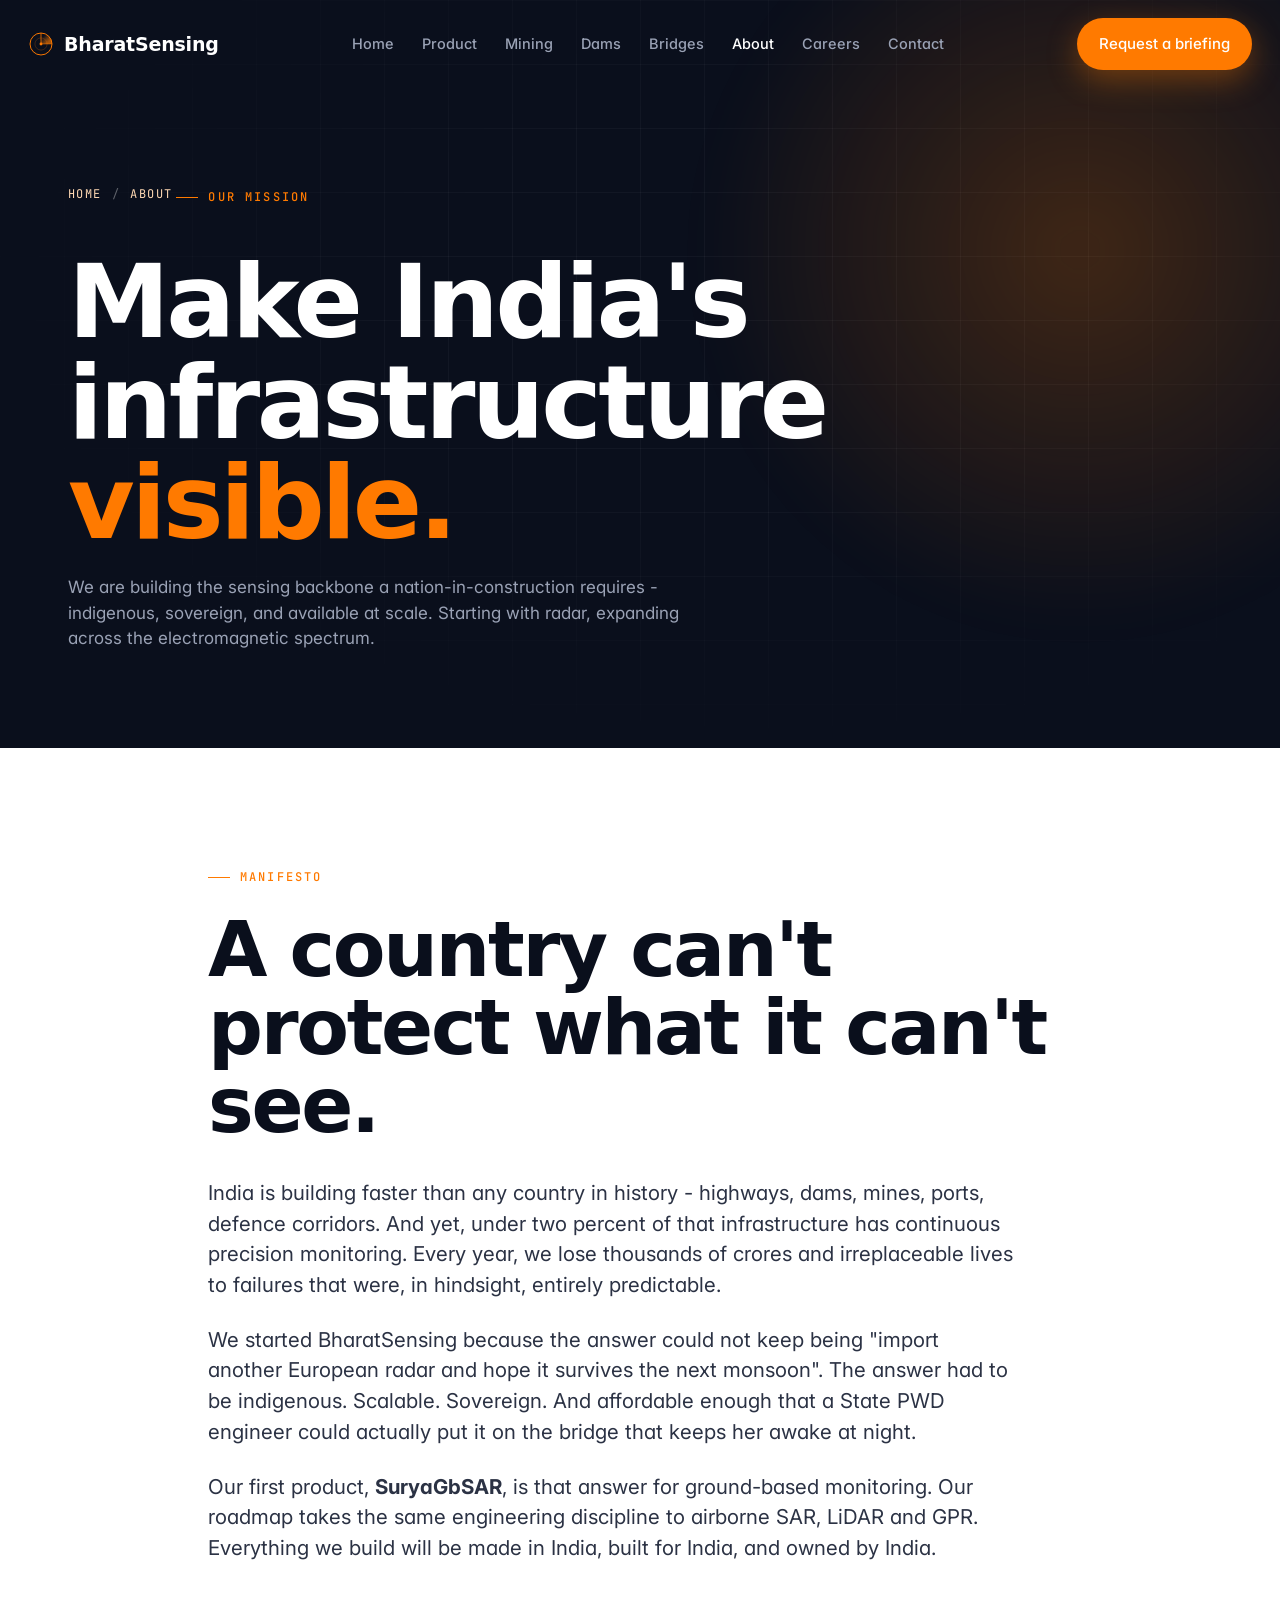
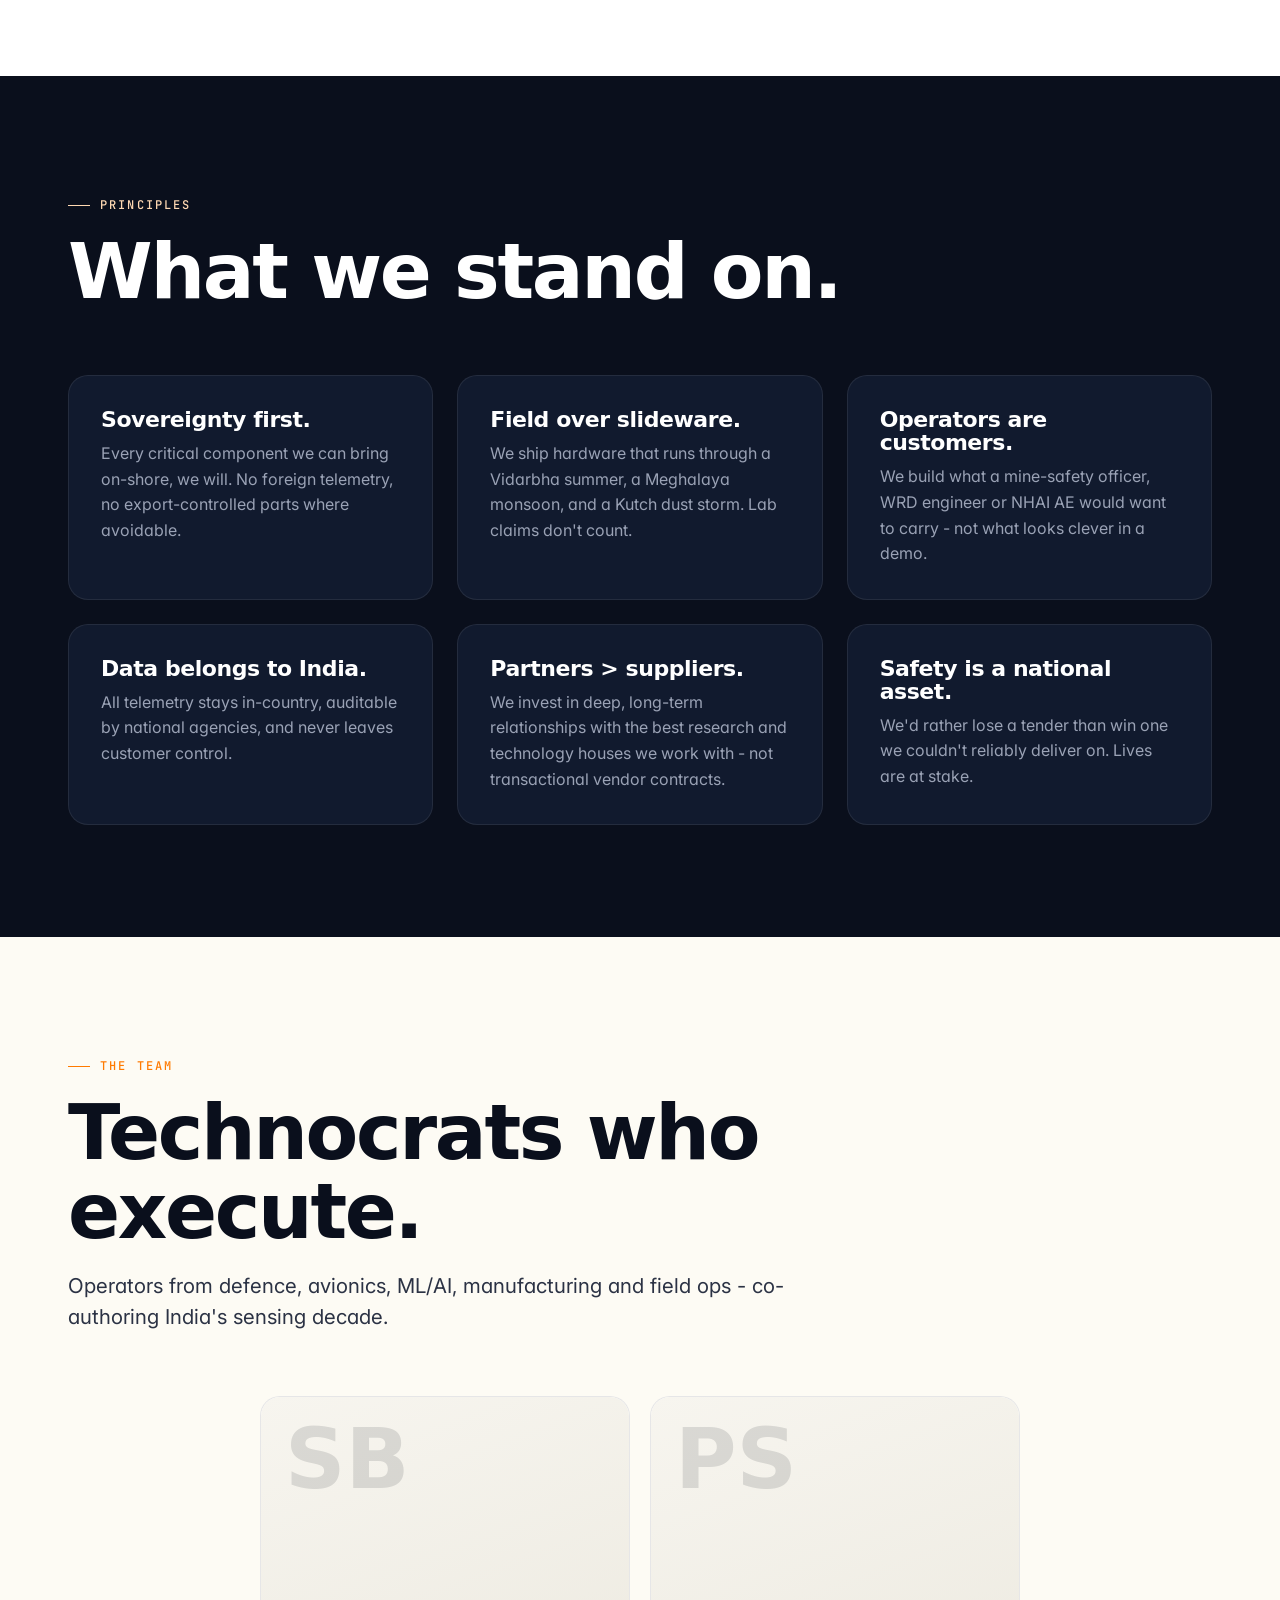
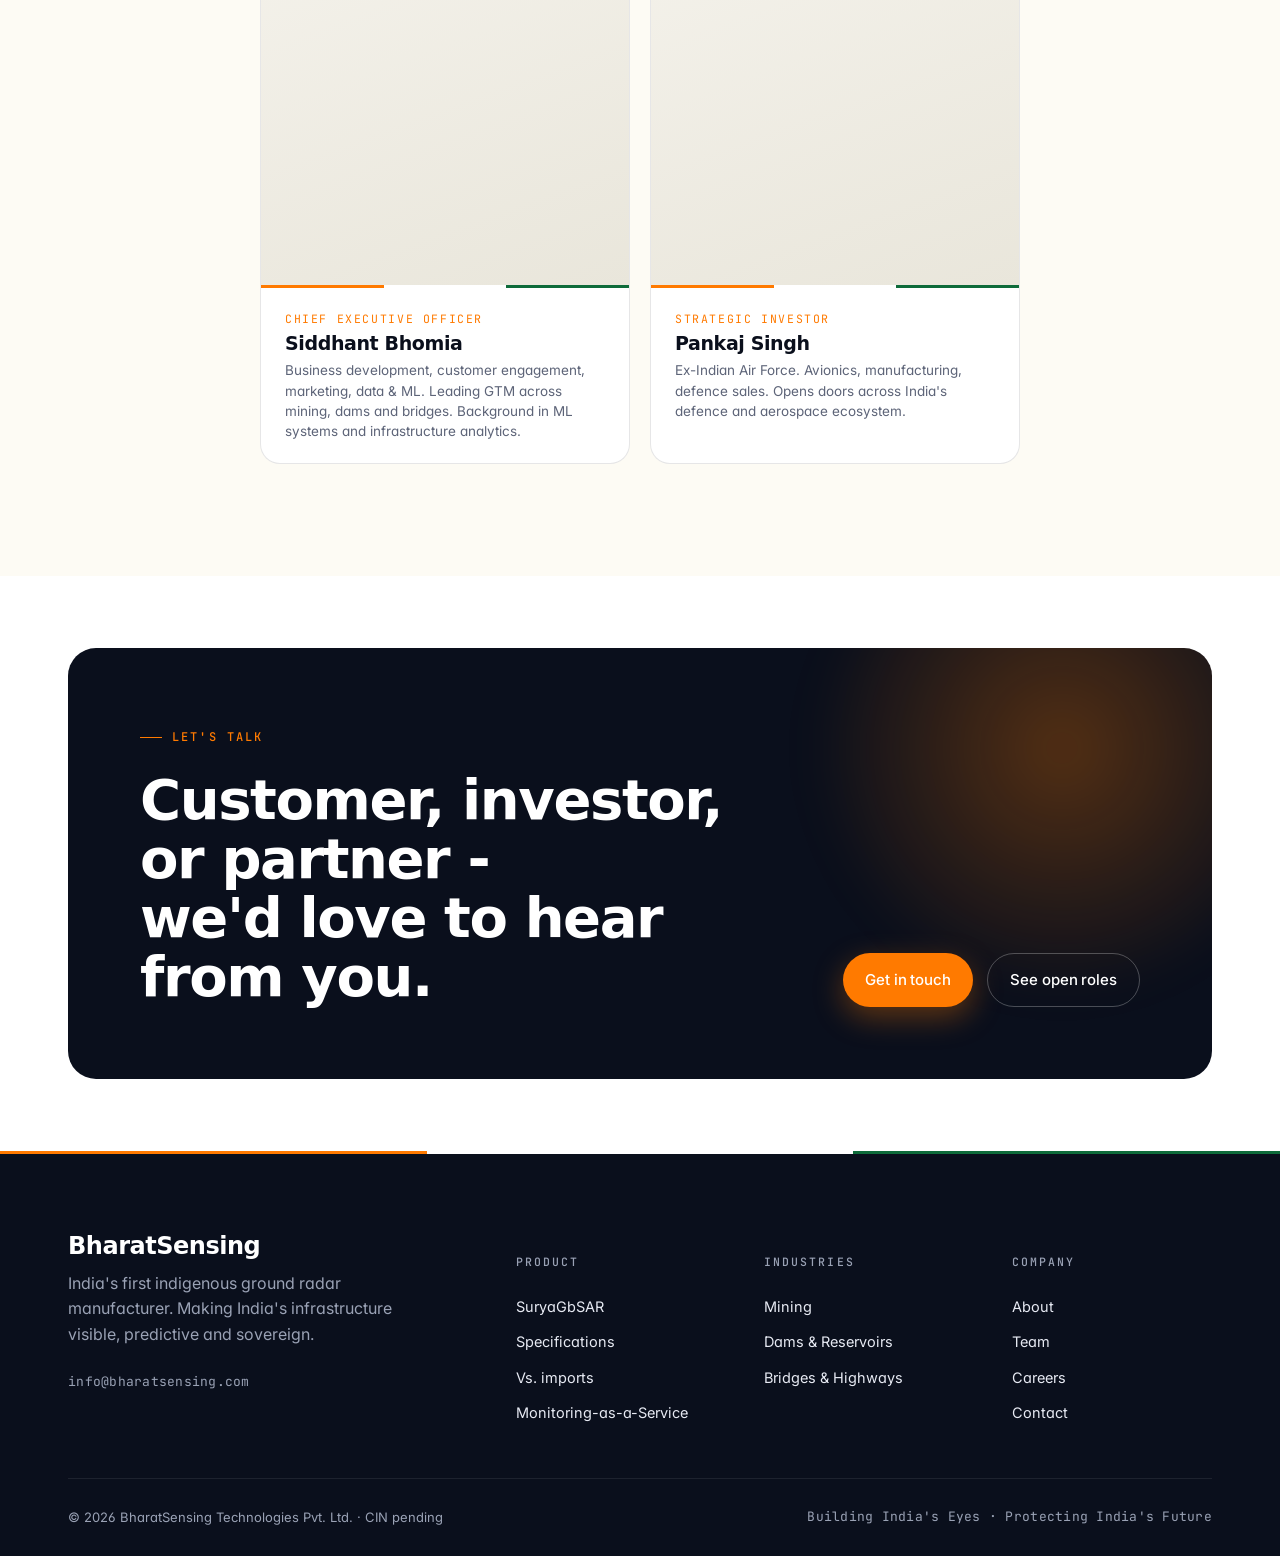
==== about.html @ a4c24f5b "updated landing page and contact page with new content and design. Added new pages for about, career" ====
<!doctype html>
<html lang="en">
<head>
<meta charset="utf-8" />
<meta name="viewport" content="width=device-width,initial-scale=1" />
<title>About - BharatSensing</title>
<meta name="description" content="BharatSensing is India's first indigenous ground radar manufacturer. Our mission: make India's infrastructure visible, predictive and sovereign." />
<link rel="preconnect" href="https://fonts.googleapis.com"><link rel="preconnect" href="https://fonts.gstatic.com" crossorigin>
<link href="https://fonts.googleapis.com/css2?family=Inter:wght@300;400;500;600;700&family=JetBrains+Mono:wght@400;500&display=swap" rel="stylesheet">
<link href="https://api.fontshare.com/v2/css?f[]=clash-display@500,600,700&display=swap" rel="stylesheet">
<link rel="stylesheet" href="styles.css" />
<link rel="icon" type="image/svg+xml" href="data:image/svg+xml;utf8,<svg xmlns='http://www.w3.org/2000/svg' viewBox='0 0 24 24'><circle cx='12' cy='12' r='10' fill='none' stroke='%23FF7A00' stroke-width='2'/><circle cx='12' cy='12' r='2' fill='%23FF7A00'/></svg>" />
</head>
<body>

<header class="nav nav-dark">
 <div class="nav-inner">
 <a class="nav-logo" href="index.html"><svg class="chakra" viewBox="0 0 64 64" fill="none" aria-hidden="true">
 <defs><linearGradient id="bs-nav-sweep" x1="50%" y1="0%" x2="100%" y2="50%"><stop offset="0%" stop-color="#FF7A00" stop-opacity="0"/><stop offset="100%" stop-color="#FF7A00" stop-opacity="0.65"/></linearGradient></defs>
 <circle cx="32" cy="32" r="27" stroke="#FF7A00" stroke-width="2.4"/>
 <circle cx="32" cy="32" r="15" stroke="#FF7A00" stroke-width="1.2" stroke-opacity="0.45"/>
 <path d="M32 32 L32 5 A27 27 0 0 1 59 32 Z" fill="url(#bs-nav-sweep)"/>
 <line x1="32" y1="32" x2="32" y2="5" stroke="#FF7A00" stroke-width="2"/>
 <line x1="32" y1="32" x2="59" y2="32" stroke="#FF7A00" stroke-width="2" stroke-opacity="0.55"/>
 <circle cx="32" cy="32" r="3.6" fill="#FF7A00"/>
 </svg>BharatSensing</a>
 <nav class="nav-menu">
 <a href="index.html">Home</a><a href="product.html">Product</a>
 <a href="mining.html">Mining</a><a href="dams.html">Dams</a><a href="bridges.html">Bridges</a>
 <a href="about.html" class="active">About</a><a href="careers.html">Careers</a>
 <a href="contact.html">Contact</a>
 </nav>
 <div class="nav-cta">
 <a href="contact.html" class="btn btn-primary">Request a briefing</a>
 <button class="nav-toggle"><svg width="18" height="18" viewBox="0 0 24 24" fill="none" stroke="currentColor" stroke-width="2"><line x1="3" y1="7" x2="21" y2="7"/><line x1="3" y1="12" x2="21" y2="12"/><line x1="3" y1="17" x2="21" y2="17"/></svg></button>
 </div>
 </div>
</header>

<section class="page-hero">
 <div class="hero-bg"><div class="hero-grid"></div><div class="hero-glow"></div></div>
 <div class="container">
 <div class="breadcrumb"><a href="index.html">Home</a><span class="sep">/</span><span>About</span></div>
 <span class="eyebrow">Our Mission</span>
 <h1 class="display-xl mt-24">Make India's<br/>infrastructure <span style="color:var(--saffron)">visible.</span></h1>
 <p class="lede">We are building the sensing backbone a nation-in-construction requires -
 indigenous, sovereign, and available at scale. Starting with radar, expanding across the
 electromagnetic spectrum.</p>
 </div>
</section>

<!-- MANIFESTO -->
<section class="section">
 <div class="container" style="max-width:920px;margin:0 auto">
 <div class="reveal">
 <span class="eyebrow">Manifesto</span>
 <h2 class="display-lg mt-24">A country can't protect what it can't see.</h2>
 <p class="lede mt-32">India is building faster than any country in history - highways, dams,
 mines, ports, defence corridors. And yet, under two percent of that infrastructure has
 continuous precision monitoring. Every year, we lose thousands of crores and irreplaceable
 lives to failures that were, in hindsight, entirely predictable.</p>
 <p class="lede mt-24">We started BharatSensing because the answer could not keep being
 "import another European radar and hope it survives the next monsoon". The answer had
 to be indigenous. Scalable. Sovereign. And affordable enough that a State PWD engineer
 could actually put it on the bridge that keeps her awake at night.</p>
 <p class="lede mt-24">Our first product, <strong>SuryaGbSAR</strong>, is that answer for
 ground-based monitoring. Our roadmap takes the same engineering discipline to airborne
 SAR, LiDAR and GPR. Everything we build will be made in India, built for India, and
 owned by India.</p>
 </div>
 </div>
</section>

<!-- VALUES -->
<section class="section section-dark">
 <div class="container">
 <div class="section-header reveal">
 <span class="eyebrow">Principles</span>
 <h2 class="display-lg">What we stand on.</h2>
 </div>
 <div class="grid grid-3 reveal">
 <article class="card card-dark"><h3>Sovereignty first.</h3><p>Every critical component we can bring on-shore, we will. No foreign telemetry, no export-controlled parts where avoidable.</p></article>
 <article class="card card-dark"><h3>Field over slideware.</h3><p>We ship hardware that runs through a Vidarbha summer, a Meghalaya monsoon, and a Kutch dust storm. Lab claims don't count.</p></article>
 <article class="card card-dark"><h3>Operators are customers.</h3><p>We build what a mine-safety officer, WRD engineer or NHAI AE would want to carry - not what looks clever in a demo.</p></article>
 <article class="card card-dark"><h3>Data belongs to India.</h3><p>All telemetry stays in-country, auditable by national agencies, and never leaves customer control.</p></article>
 <article class="card card-dark"><h3>Partners &gt; suppliers.</h3><p>We invest in deep, long-term relationships with the best research and technology houses we work with - not transactional vendor contracts.</p></article>
 <article class="card card-dark"><h3>Safety is a national asset.</h3><p>We'd rather lose a tender than win one we couldn't reliably deliver on. Lives are at stake.</p></article>
 </div>
 </div>
</section>

<!-- TEAM -->
<section class="section section-cream" id="team">
 <div class="container">
 <div class="section-header reveal">
 <span class="eyebrow">The Team</span>
 <h2 class="display-lg">Technocrats who execute.</h2>
 <p class="lede">Operators from defence, avionics, ML/AI, manufacturing and field ops -
 co-authoring India's sensing decade.</p>
 </div>
 <div class="team-grid reveal" style="grid-template-columns:repeat(2,1fr);max-width:760px;margin:0 auto">
 <div class="team-card"><div class="portrait"><span class="initials">SB</span><div class="tricolor"><span></span><span></span><span></span></div></div><div class="meta"><div class="role">Chief Executive Officer</div><h4>Siddhant Bhomia</h4><p>Business development, customer engagement, marketing, data &amp; ML. Leading GTM across mining, dams and bridges. Background in ML systems and infrastructure analytics.</p></div></div>
 <div class="team-card"><div class="portrait"><span class="initials">PS</span><div class="tricolor"><span></span><span></span><span></span></div></div><div class="meta"><div class="role">Strategic Investor</div><h4>Pankaj Singh</h4><p>Ex-Indian Air Force. Avionics, manufacturing, defence sales. Opens doors across India's defence and aerospace ecosystem.</p></div></div>
 </div>

 </div>
</section>

<section class="section-tight">
 <div class="container">
 <div class="cta-band reveal">
 <div class="glow"></div>
 <div class="row">
 <div><span class="eyebrow">Let's talk</span><h2 class="display-md mt-24">Customer, investor, or partner -<br/>we'd love to hear from you.</h2></div>
 <div class="actions"><a href="contact.html" class="btn btn-primary">Get in touch</a><a href="careers.html" class="btn btn-outline">See open roles</a></div>
 </div>
 </div>
 </div>
</section>

<div class="tricolor"><span></span><span></span><span></span></div>
<footer>
 <div class="container">
 <div class="footer-grid">
 <div class="footer-brand"><h3>BharatSensing</h3><p>India's first indigenous ground radar manufacturer. Making India's infrastructure visible, predictive and sovereign.</p><p class="mono small mt-24" style="color:var(--fg-on-dark-muted)">info@bharatsensing.com</p></div>
 <div class="footer-col"><h5>Product</h5><a href="product.html">SuryaGbSAR</a><a href="product.html#specs">Specifications</a><a href="product.html#compare">Vs. imports</a><a href="product.html#maas">Monitoring-as-a-Service</a></div>
 <div class="footer-col"><h5>Industries</h5><a href="mining.html">Mining</a><a href="dams.html">Dams &amp; Reservoirs</a><a href="bridges.html">Bridges &amp; Highways</a></div>
 <div class="footer-col"><h5>Company</h5><a href="about.html">About</a><a href="about.html#team">Team</a><a href="careers.html">Careers</a><a href="contact.html">Contact</a></div>
 </div>
 <div class="footer-bottom"><span>© <span id="year">2026</span> BharatSensing Technologies Pvt. Ltd. · CIN pending</span><span class="mono">Building India's Eyes · Protecting India's Future</span></div>
 </div>
</footer>
<script src="app.js"></script>
</body></html>
---- styles.css ----
/* =========================================================
   BharatSensing — Design System
   Palette: Bold Make-in-India (Saffron / White / Green)
   anchored on deep navy ink for gravitas and tech credibility
   ========================================================= */

:root {
  /* Core ink & paper */
  --ink:        #0A0F1C;
  --ink-2:      #111A2E;
  --ink-3:      #1A2540;
  --line:       rgba(255,255,255,0.08);
  --line-dark:  rgba(10,15,28,0.10);
  --paper:      #FFFFFF;
  --bone:       #F7F5EF;
  --cream:      #FDFBF4;

  /* Tricolor */
  --saffron:      #FF7A00;
  --saffron-600:  #E86A00;
  --saffron-200:  #FFD9B3;
  --saffron-50:   #FFF4E8;
  --india-green:  #0E6B3A;
  --india-green-600: #0A5B31;
  --india-green-50: #E8F3EC;
  --chakra-navy:  #0B2C5C;

  /* Text */
  --fg:         #0A0F1C;
  --fg-2:       #2B3244;
  --fg-muted:   #5D6478;
  --fg-on-dark: #E7EAF3;
  --fg-on-dark-muted: #9AA2B5;

  /* Motion */
  --ease: cubic-bezier(0.2, 0.8, 0.2, 1);
  --dur-1: 180ms;
  --dur-2: 420ms;
  --dur-3: 900ms;

  /* Radii & shadow */
  --r-sm: 6px;
  --r-md: 12px;
  --r-lg: 20px;
  --r-xl: 28px;
  --shadow-sm: 0 1px 2px rgba(10,15,28,0.06);
  --shadow-md: 0 8px 30px rgba(10,15,28,0.08);
  --shadow-lg: 0 24px 60px rgba(10,15,28,0.14);

  /* Type */
  --font-display: "Clash Display", "Space Grotesk", ui-sans-serif, system-ui, sans-serif;
  --font-body: "Inter", ui-sans-serif, system-ui, -apple-system, "Segoe UI", Roboto, sans-serif;
  --font-mono: "JetBrains Mono", ui-monospace, SFMono-Regular, Menlo, monospace;
}

/* ---------- Reset ---------- */
*,*::before,*::after{box-sizing:border-box}
html{scroll-behavior:smooth;-webkit-text-size-adjust:100%}
body{margin:0;background:var(--paper);color:var(--fg);
  font-family:var(--font-body);font-size:16px;line-height:1.6;
  -webkit-font-smoothing:antialiased;text-rendering:optimizeLegibility;
  font-feature-settings:"ss01","cv11","cv03";}
img,svg{display:block;max-width:100%}
a{color:inherit;text-decoration:none}
button{font:inherit;cursor:pointer;border:0;background:none;color:inherit}
h1,h2,h3,h4{font-family:var(--font-display);font-weight:600;letter-spacing:-0.02em;line-height:1.05;margin:0}
p{margin:0}
::selection{background:var(--saffron);color:#fff}

/* ---------- Layout primitives ---------- */
.container{max-width:1200px;margin:0 auto;padding:0 28px}
.container-wide{max-width:1360px;margin:0 auto;padding:0 28px}
.section{padding:112px 0}
.section-tight{padding:72px 0}
.section-dark{background:var(--ink);color:var(--fg-on-dark)}
.section-dark h1,.section-dark h2,.section-dark h3,.section-dark h4{color:#fff}
.section-dark p{color:var(--fg-on-dark-muted)}
.section-cream{background:var(--cream)}
.section-bone{background:var(--bone)}

.grid{display:grid;gap:24px}
.grid-2{grid-template-columns:repeat(2,1fr)}
.grid-3{grid-template-columns:repeat(3,1fr)}
.grid-4{grid-template-columns:repeat(4,1fr)}
@media (max-width:960px){
  .grid-2,.grid-3,.grid-4{grid-template-columns:1fr}
  .section{padding:80px 0}
}

/* ---------- Type scale ---------- */
.display-xl{font-family:var(--font-display);font-weight:600;font-size:clamp(48px,8vw,112px);line-height:0.98;letter-spacing:-0.035em}
.display-lg{font-family:var(--font-display);font-weight:600;font-size:clamp(40px,6vw,80px);line-height:1.02;letter-spacing:-0.03em}
.display-md{font-family:var(--font-display);font-weight:600;font-size:clamp(32px,4.6vw,56px);line-height:1.05;letter-spacing:-0.025em}
.display-sm{font-family:var(--font-display);font-weight:600;font-size:clamp(26px,3vw,40px);line-height:1.1;letter-spacing:-0.02em}
.lede{font-size:clamp(18px,1.6vw,22px);line-height:1.5;color:var(--fg-2);max-width:62ch}
.section-dark .lede{color:var(--fg-on-dark-muted)}
.eyebrow{display:inline-flex;align-items:center;gap:10px;font-family:var(--font-mono);font-size:12px;letter-spacing:0.18em;text-transform:uppercase;color:var(--saffron);font-weight:500}
.eyebrow::before{content:"";width:22px;height:1px;background:var(--saffron)}
.section-dark .eyebrow{color:var(--saffron-200)}
.section-dark .eyebrow::before{background:var(--saffron-200)}
.mono{font-family:var(--font-mono);letter-spacing:0.02em}
.small{font-size:13px;color:var(--fg-muted)}

/* ---------- Buttons ---------- */
.btn{display:inline-flex;align-items:center;gap:10px;padding:14px 22px;border-radius:999px;font-weight:500;
  font-size:15px;letter-spacing:-0.005em;transition:transform var(--dur-1) var(--ease),background var(--dur-1),box-shadow var(--dur-1);white-space:nowrap}
.btn:hover{transform:translateY(-1px)}
.btn-primary{background:var(--saffron);color:#fff;box-shadow:0 10px 30px rgba(255,122,0,0.35)}
.btn-primary:hover{background:var(--saffron-600)}
.btn-secondary{background:var(--ink);color:#fff}
.btn-secondary:hover{background:#000}
.btn-outline{border:1px solid rgba(10,15,28,0.18);color:var(--ink)}
.btn-outline:hover{background:var(--ink);color:#fff;border-color:var(--ink)}
.section-dark .btn-outline,
.hero .btn-outline,
.page-hero .btn-outline,
.cta-band .btn-outline{border-color:rgba(255,255,255,0.26);color:#fff}
.section-dark .btn-outline:hover,
.hero .btn-outline:hover,
.page-hero .btn-outline:hover,
.cta-band .btn-outline:hover{background:#fff;color:var(--ink);border-color:#fff}
.btn-ghost{color:var(--fg);padding:10px 0}
.btn-ghost::after{content:"→";margin-left:8px;transition:transform var(--dur-1)}
.btn-ghost:hover::after{transform:translateX(4px)}

/* ---------- Navigation ---------- */
.nav{position:fixed;top:0;left:0;right:0;z-index:50;
  transition:background var(--dur-2) var(--ease),border-color var(--dur-2),backdrop-filter var(--dur-2);
  border-bottom:1px solid transparent}
.nav-inner{display:flex;align-items:center;justify-content:space-between;padding:18px 28px;max-width:1360px;margin:0 auto}
.nav.scrolled{background:rgba(255,255,255,0.85);backdrop-filter:saturate(180%) blur(14px);border-bottom-color:var(--line-dark)}
.nav.scrolled.nav-dark{background:rgba(10,15,28,0.78);border-bottom-color:rgba(255,255,255,0.06)}
.nav-logo{display:flex;align-items:center;gap:10px;font-family:var(--font-display);font-weight:600;font-size:19px;letter-spacing:-0.01em;color:var(--ink)}
.nav-dark .nav-logo{color:#fff}
.nav-logo .chakra{width:26px;height:26px}
.nav-menu{display:flex;align-items:center;gap:28px}
.nav-menu a{font-size:14.5px;color:var(--fg-2);font-weight:500;position:relative;padding:6px 0}
.nav-menu a:hover{color:var(--saffron)}
.nav-menu a.active{color:var(--saffron)}
.nav-dark .nav-menu a{color:var(--fg-on-dark-muted)}
.nav-dark .nav-menu a:hover,.nav-dark .nav-menu a.active{color:#fff}
.nav-cta{display:flex;align-items:center;gap:12px}
.nav-toggle{display:none}
@media (max-width:900px){
  .nav-menu{display:none}
  .nav-cta .btn{padding:10px 16px;font-size:13px}
  .nav-toggle{display:inline-flex;margin-left:6px;padding:10px;border-radius:8px;border:1px solid var(--line-dark)}
  .nav-dark .nav-toggle{border-color:rgba(255,255,255,0.15)}
  .nav-menu.open{display:flex;flex-direction:column;position:absolute;top:100%;left:0;right:0;background:#fff;padding:20px 28px;gap:16px;border-bottom:1px solid var(--line-dark);align-items:flex-start}
}

/* ---------- Tricolor ribbon ---------- */
.tricolor{height:3px;display:flex}
.tricolor span{flex:1}
.tricolor span:nth-child(1){background:var(--saffron)}
.tricolor span:nth-child(2){background:#fff}
.tricolor span:nth-child(3){background:var(--india-green)}
.tricolor-thin{height:2px}

/* ---------- Hero ---------- */
.hero{position:relative;background:var(--ink);color:#fff;overflow:hidden;isolation:isolate;padding:120px 0 64px;min-height:100svh;display:flex;align-items:center}
@media (min-height:900px){.hero{padding:140px 0 80px}}
.hero-bg{position:absolute;inset:0;z-index:-1;overflow:hidden}
.hero-grid{position:absolute;inset:0;
  background-image:
    linear-gradient(rgba(255,255,255,0.035) 1px,transparent 1px),
    linear-gradient(90deg,rgba(255,255,255,0.035) 1px,transparent 1px);
  background-size:64px 64px;
  mask-image:radial-gradient(ellipse at 60% 40%,#000 30%,transparent 75%)}
.hero-glow{position:absolute;width:900px;height:900px;border-radius:50%;
  background:radial-gradient(circle,rgba(255,122,0,0.22),transparent 60%);
  top:-200px;right:-250px;filter:blur(20px)}
.hero-glow-2{position:absolute;width:700px;height:700px;border-radius:50%;
  background:radial-gradient(circle,rgba(14,107,58,0.16),transparent 60%);
  bottom:-200px;left:-150px;filter:blur(20px)}
.hero-content{position:relative;z-index:2;display:grid;grid-template-columns:1.3fr 1fr;gap:56px;align-items:center;width:100%}
@media (max-width:960px){.hero-content{grid-template-columns:1fr;gap:32px}.hero{padding:110px 0 48px;min-height:auto}}
.hero h1 .saffron{color:var(--saffron)}
.hero h1 .accent-underline{position:relative;white-space:nowrap}
.hero h1 .accent-underline::after{content:"";position:absolute;left:0;right:0;bottom:-6px;height:4px;background:var(--saffron);border-radius:4px}
.hero h1.display-xl{font-size:clamp(40px,6.4vw,88px)}
.hero-lede{margin-top:22px;color:var(--fg-on-dark-muted);max-width:58ch;font-size:clamp(16px,1.2vw,18.5px);line-height:1.55}
.hero-cta{display:flex;gap:12px;margin-top:30px;flex-wrap:wrap}
.hero-badges{display:flex;gap:10px;margin-top:32px;flex-wrap:wrap;align-items:center}
@media (max-width:600px){.hero-badges{display:none}}
.hero-badge{display:inline-flex;align-items:center;gap:8px;padding:8px 14px;border-radius:999px;
  background:rgba(255,255,255,0.04);border:1px solid rgba(255,255,255,0.10);
  font-size:12.5px;color:var(--fg-on-dark-muted);font-family:var(--font-mono);letter-spacing:0.04em}
.hero-badge .dot{width:6px;height:6px;border-radius:50%;background:var(--saffron);box-shadow:0 0 8px var(--saffron)}

/* ---------- Chakra radar visual ---------- */
.chakra-radar{position:relative;aspect-ratio:1;max-width:440px;margin:0 auto;width:100%}
@media (max-width:960px){.chakra-radar{max-width:300px}}
@media (max-width:600px){.chakra-radar{display:none}}
.chakra-radar svg{width:100%;height:100%;overflow:visible}
.chakra-radar .ring{fill:none;stroke:rgba(255,255,255,0.10);stroke-width:1}
.chakra-radar .ring-accent{stroke:rgba(255,122,0,0.5)}
.chakra-radar .spoke{stroke:rgba(255,255,255,0.22);stroke-width:1}
.chakra-radar .spoke-accent{stroke:var(--saffron);stroke-width:1.5}
.chakra-radar .core{fill:var(--saffron)}
.chakra-radar .core-halo{fill:rgba(255,122,0,0.12)}
.chakra-sweep{transform-origin:center;animation:sweep 8s linear infinite}
.chakra-sweep-inplace{transform-box:fill-box;transform-origin:left bottom;animation:sweep 8s linear infinite}
@keyframes sweep{from{transform:rotate(0)}to{transform:rotate(360deg)}}
.chakra-radar .label{font-family:var(--font-mono);font-size:10px;fill:rgba(255,255,255,0.5);letter-spacing:0.12em}
.chakra-pulse{transform-origin:center;animation:pulse 2.4s ease-out infinite}
@keyframes pulse{0%{opacity:0;r:40}60%{opacity:0.4}100%{opacity:0;r:220}}

/* ---------- Stat strip ---------- */
.stats{display:grid;grid-template-columns:repeat(4,1fr);gap:0;border-top:1px solid var(--line-dark);border-bottom:1px solid var(--line-dark)}
.section-dark .stats{border-color:var(--line)}
.stat{padding:40px 28px;border-right:1px solid var(--line-dark)}
.section-dark .stat{border-right-color:var(--line)}
.stat:last-child{border-right:0}
.stat-num{font-family:var(--font-display);font-size:clamp(36px,4vw,56px);font-weight:600;letter-spacing:-0.02em;color:var(--ink)}
.section-dark .stat-num{color:#fff}
.stat-num .unit{color:var(--saffron);margin-left:2px}
.stat-label{margin-top:6px;font-size:13.5px;color:var(--fg-muted);line-height:1.4}
.section-dark .stat-label{color:var(--fg-on-dark-muted)}
@media (max-width:900px){
  .stats{grid-template-columns:1fr 1fr}
  .stat{border-right:0;border-bottom:1px solid var(--line-dark)}
  .stat:nth-child(even){border-right:1px solid var(--line-dark)}
  .section-dark .stat{border-bottom-color:var(--line)}
  .section-dark .stat:nth-child(even){border-right-color:var(--line)}
}

/* ---------- Section header ---------- */
.section-header{max-width:780px;margin-bottom:64px}
.section-header h2{margin-top:18px}
.section-header .lede{margin-top:20px}
.section-header.centered{margin-left:auto;margin-right:auto;text-align:center}
.section-header.centered .eyebrow{justify-content:center}

/* ---------- Cards ---------- */
.card{background:#fff;border:1px solid var(--line-dark);border-radius:var(--r-lg);padding:32px;
  transition:transform var(--dur-2) var(--ease),box-shadow var(--dur-2),border-color var(--dur-2)}
.card:hover{transform:translateY(-4px);box-shadow:var(--shadow-md);border-color:rgba(255,122,0,0.35)}
.card h3{font-size:22px;margin-bottom:10px}
.card p{color:var(--fg-2)}
.card-dark{background:var(--ink-2);border-color:var(--line);color:var(--fg-on-dark)}
.card-dark p{color:var(--fg-on-dark-muted)}
.card-dark:hover{border-color:rgba(255,122,0,0.5)}
.card-icon{width:44px;height:44px;border-radius:10px;background:var(--saffron-50);color:var(--saffron);
  display:flex;align-items:center;justify-content:center;margin-bottom:20px;font-size:20px}
.card-dark .card-icon{background:rgba(255,122,0,0.15);color:var(--saffron)}

/* Industry hero cards (big) */
.industry-card{position:relative;border-radius:var(--r-xl);overflow:hidden;aspect-ratio:4/5;color:#fff;
  background:#111;isolation:isolate;transition:transform var(--dur-2) var(--ease)}
.industry-card:hover{transform:translateY(-6px)}
.industry-card .bg{position:absolute;inset:0;z-index:-1}
.industry-card .body{position:absolute;inset:0;padding:32px;display:flex;flex-direction:column;justify-content:space-between;
  background:linear-gradient(180deg,transparent 0%,transparent 40%,rgba(10,15,28,0.85) 100%)}
.industry-card .tag{align-self:flex-start;padding:6px 12px;border-radius:999px;background:rgba(255,255,255,0.12);backdrop-filter:blur(10px);font-family:var(--font-mono);font-size:11px;letter-spacing:0.14em;text-transform:uppercase}
.industry-card h3{font-size:30px;margin-bottom:8px}
.industry-card p{color:rgba(255,255,255,0.82);font-size:14.5px;margin-bottom:16px}
.industry-card .arrow{align-self:flex-end;width:44px;height:44px;border-radius:50%;background:var(--saffron);display:flex;align-items:center;justify-content:center;font-size:18px}

/* Comparison table */
.compare{width:100%;border-collapse:collapse;font-size:15px}
.compare th,.compare td{text-align:left;padding:18px 20px;border-bottom:1px solid var(--line-dark)}
.compare thead th{font-family:var(--font-mono);font-size:12px;letter-spacing:0.14em;text-transform:uppercase;color:var(--fg-muted);font-weight:500}
.compare .yes{color:var(--india-green);font-weight:600}
.compare .no{color:#B83A3A}
.compare .col-highlight{background:var(--saffron-50)}

/* Timeline/Process */
.process{display:grid;grid-template-columns:repeat(4,1fr);gap:24px;counter-reset:step}
@media (max-width:900px){.process{grid-template-columns:1fr 1fr}}
@media (max-width:600px){.process{grid-template-columns:1fr}}
.process-step{position:relative;padding-top:56px;counter-increment:step}
.process-step::before{content:"0" counter(step);position:absolute;top:0;left:0;font-family:var(--font-mono);font-size:13px;color:var(--saffron);letter-spacing:0.14em}
.process-step::after{content:"";position:absolute;top:28px;left:0;width:36px;height:1px;background:var(--saffron)}
.process-step h4{font-size:20px;margin-bottom:8px}
.process-step p{color:var(--fg-2);font-size:14.5px}
.section-dark .process-step h4{color:#fff}
.section-dark .process-step p{color:var(--fg-on-dark-muted)}

/* Callout */
.callout{border-left:3px solid var(--saffron);padding:20px 24px;background:var(--saffron-50);border-radius:0 var(--r-md) var(--r-md) 0;margin:24px 0}
.section-dark .callout{background:rgba(255,122,0,0.08);color:#fff}

/* Quote */
.quote{font-family:var(--font-display);font-weight:500;font-size:clamp(24px,2.6vw,36px);line-height:1.25;letter-spacing:-0.02em;max-width:24ch;color:var(--ink)}
.section-dark .quote{color:#fff}
.quote::before{content:"\201C";color:var(--saffron);font-size:1.3em;line-height:0;vertical-align:-0.22em;margin-right:6px}

/* Team */
.team-grid{display:grid;grid-template-columns:repeat(4,1fr);gap:20px}
@media (max-width:960px){.team-grid{grid-template-columns:repeat(2,1fr)}}
@media (max-width:520px){.team-grid{grid-template-columns:1fr}}
.team-card{border-radius:var(--r-lg);overflow:hidden;background:#fff;border:1px solid var(--line-dark)}
.team-card .portrait{aspect-ratio:3/4;background:linear-gradient(160deg,#F7F5EF,#E9E6DB);position:relative;overflow:hidden;display:flex;align-items:flex-end;justify-content:center}
.team-card .initials{font-family:var(--font-display);font-weight:600;font-size:84px;color:rgba(10,15,28,0.12);position:absolute;top:20px;left:24px;line-height:1}
.team-card .tricolor{position:absolute;bottom:0;left:0;right:0}
.team-card .meta{padding:22px 24px}
.team-card .role{color:var(--saffron);font-family:var(--font-mono);font-size:11.5px;letter-spacing:0.14em;text-transform:uppercase;margin-bottom:6px}
.team-card h4{font-size:19px;margin-bottom:6px}
.team-card p{font-size:13.5px;color:var(--fg-muted);line-height:1.5}

/* FAQ / Collapse */
.faq-item{border-top:1px solid var(--line-dark);padding:24px 0}
.faq-item summary{list-style:none;display:flex;justify-content:space-between;align-items:center;cursor:pointer;font-family:var(--font-display);font-weight:500;font-size:20px;letter-spacing:-0.01em}
.faq-item summary::-webkit-details-marker{display:none}
.faq-item summary::after{content:"+";font-size:22px;color:var(--saffron);transition:transform var(--dur-2)}
.faq-item[open] summary::after{transform:rotate(45deg)}
.faq-item p{margin-top:14px;color:var(--fg-2);max-width:72ch}

/* Marquee */
.marquee{overflow:hidden;border-top:1px solid var(--line-dark);border-bottom:1px solid var(--line-dark);padding:26px 0;background:#fff}
.marquee-track{display:flex;gap:64px;animation:marquee 38s linear infinite;white-space:nowrap}
@keyframes marquee{from{transform:translateX(0)}to{transform:translateX(-50%)}}
.marquee-item{display:inline-flex;align-items:center;gap:10px;color:var(--fg-muted);font-family:var(--font-mono);font-size:14px;letter-spacing:0.04em}
.marquee-item .sep{color:var(--saffron)}

/* CTA band */
.cta-band{background:var(--ink);color:#fff;border-radius:var(--r-xl);padding:72px;position:relative;overflow:hidden}
.cta-band .glow{position:absolute;width:600px;height:600px;border-radius:50%;background:radial-gradient(circle,rgba(255,122,0,0.3),transparent 60%);top:-200px;right:-150px;filter:blur(20px)}
.cta-band h2{max-width:16ch;position:relative}
.cta-band .row{display:flex;align-items:flex-end;justify-content:space-between;gap:40px;position:relative;flex-wrap:wrap}
.cta-band .actions{display:flex;gap:14px}
@media (max-width:700px){.cta-band{padding:48px 32px}}

/* Footer */
footer{background:var(--ink);color:var(--fg-on-dark);padding-top:80px}
.footer-grid{display:grid;grid-template-columns:2fr 1fr 1fr 1fr;gap:48px;padding-bottom:48px}
@media (max-width:900px){.footer-grid{grid-template-columns:1fr 1fr}}
@media (max-width:560px){.footer-grid{grid-template-columns:1fr}}
.footer-brand h3{font-size:24px;color:#fff;margin-bottom:12px}
.footer-brand p{color:var(--fg-on-dark-muted);max-width:36ch}
.footer-col h5{font-family:var(--font-mono);font-size:11.5px;letter-spacing:0.18em;text-transform:uppercase;color:var(--fg-on-dark-muted);margin-bottom:18px;font-weight:500}
.footer-col a{display:block;color:var(--fg-on-dark);padding:6px 0;font-size:14.5px}
.footer-col a:hover{color:var(--saffron)}
.footer-bottom{border-top:1px solid var(--line);padding:28px 0;display:flex;justify-content:space-between;flex-wrap:wrap;gap:20px;color:var(--fg-on-dark-muted);font-size:13px}

/* Utility */
.reveal{transition:opacity 0.9s var(--ease),transform 0.9s var(--ease)}
html.js .reveal{opacity:0;transform:translateY(18px)}
html.js .reveal.in{opacity:1;transform:none}
@media (prefers-reduced-motion: reduce){
  html.js .reveal{opacity:1;transform:none}
}
.flex{display:flex}.flex-center{display:flex;align-items:center;justify-content:center}
.mt-8{margin-top:8px}.mt-16{margin-top:16px}.mt-24{margin-top:24px}.mt-32{margin-top:32px}.mt-48{margin-top:48px}
.gap-12{gap:12px}
.wrap{flex-wrap:wrap}

/* Form */
.field{display:flex;flex-direction:column;gap:8px;margin-bottom:20px}
.field label{font-size:13.5px;color:var(--fg-2);font-weight:500}
.field input,.field select,.field textarea{
  width:100%;padding:14px 16px;border:1px solid var(--line-dark);border-radius:var(--r-md);
  background:#fff;color:var(--ink);font:inherit;transition:border-color var(--dur-1),box-shadow var(--dur-1)}
.field input:focus,.field select:focus,.field textarea:focus{outline:none;border-color:var(--saffron);box-shadow:0 0 0 4px var(--saffron-50)}
.field textarea{min-height:140px;resize:vertical}
.form-grid{display:grid;grid-template-columns:1fr 1fr;gap:20px}
@media (max-width:700px){.form-grid{grid-template-columns:1fr}}

/* Page header (subpages) */
.page-hero{background:var(--ink);color:#fff;padding:180px 0 96px;position:relative;overflow:hidden}
.page-hero .hero-bg{position:absolute;inset:0;z-index:0}
.page-hero > .container{position:relative;z-index:1}
.page-hero h1{max-width:20ch}
.page-hero .lede{color:var(--fg-on-dark-muted);margin-top:22px;max-width:60ch;font-size:clamp(17px,1.3vw,20px)}
.breadcrumb{display:inline-flex;align-items:center;gap:10px;font-family:var(--font-mono);font-size:12px;letter-spacing:0.12em;text-transform:uppercase;color:var(--saffron-200);margin-bottom:24px}
.breadcrumb a{color:var(--saffron-200)}
.breadcrumb span.sep{color:rgba(255,255,255,0.35)}

/* Pill list */
.pills{display:flex;flex-wrap:wrap;gap:10px}
.pill{padding:8px 14px;border-radius:999px;background:var(--saffron-50);color:var(--saffron-600);font-size:13px;font-family:var(--font-mono);letter-spacing:0.04em}
.section-dark .pill{background:rgba(255,122,0,0.12);color:var(--saffron-200)}

/* Spec table */
.spec{border:1px solid var(--line-dark);border-radius:var(--r-lg);overflow:hidden}
.spec-row{display:grid;grid-template-columns:1fr 2fr;padding:18px 24px;border-bottom:1px solid var(--line-dark);font-size:14.5px}
.spec-row:last-child{border-bottom:0}
.spec-row .k{color:var(--fg-muted);font-family:var(--font-mono);font-size:12.5px;letter-spacing:0.06em;text-transform:uppercase}
.spec-row .v{color:var(--ink);font-weight:500}
@media (max-width:600px){.spec-row{grid-template-columns:1fr;gap:6px}}

/* Accessible focus */
a:focus-visible,button:focus-visible,.btn:focus-visible,input:focus-visible,textarea:focus-visible,select:focus-visible{outline:2px solid var(--saffron);outline-offset:3px;border-radius:4px}
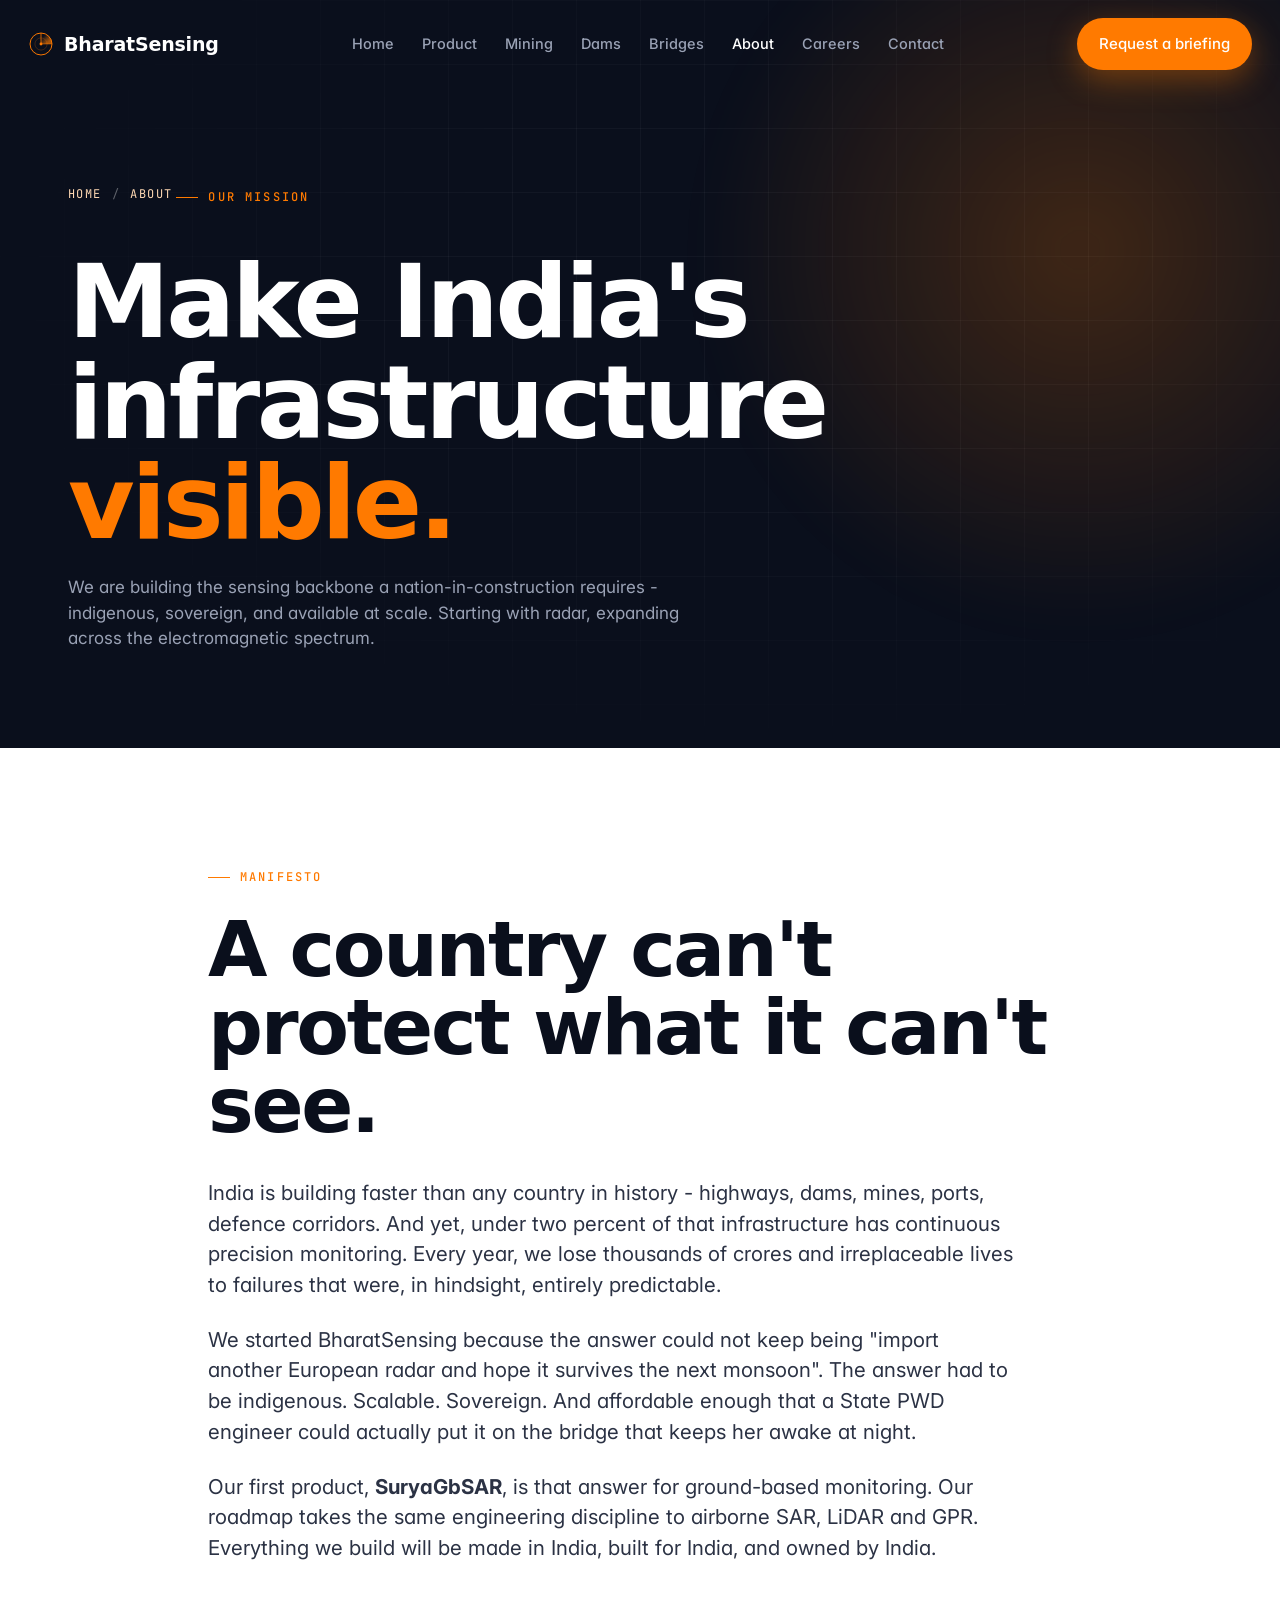
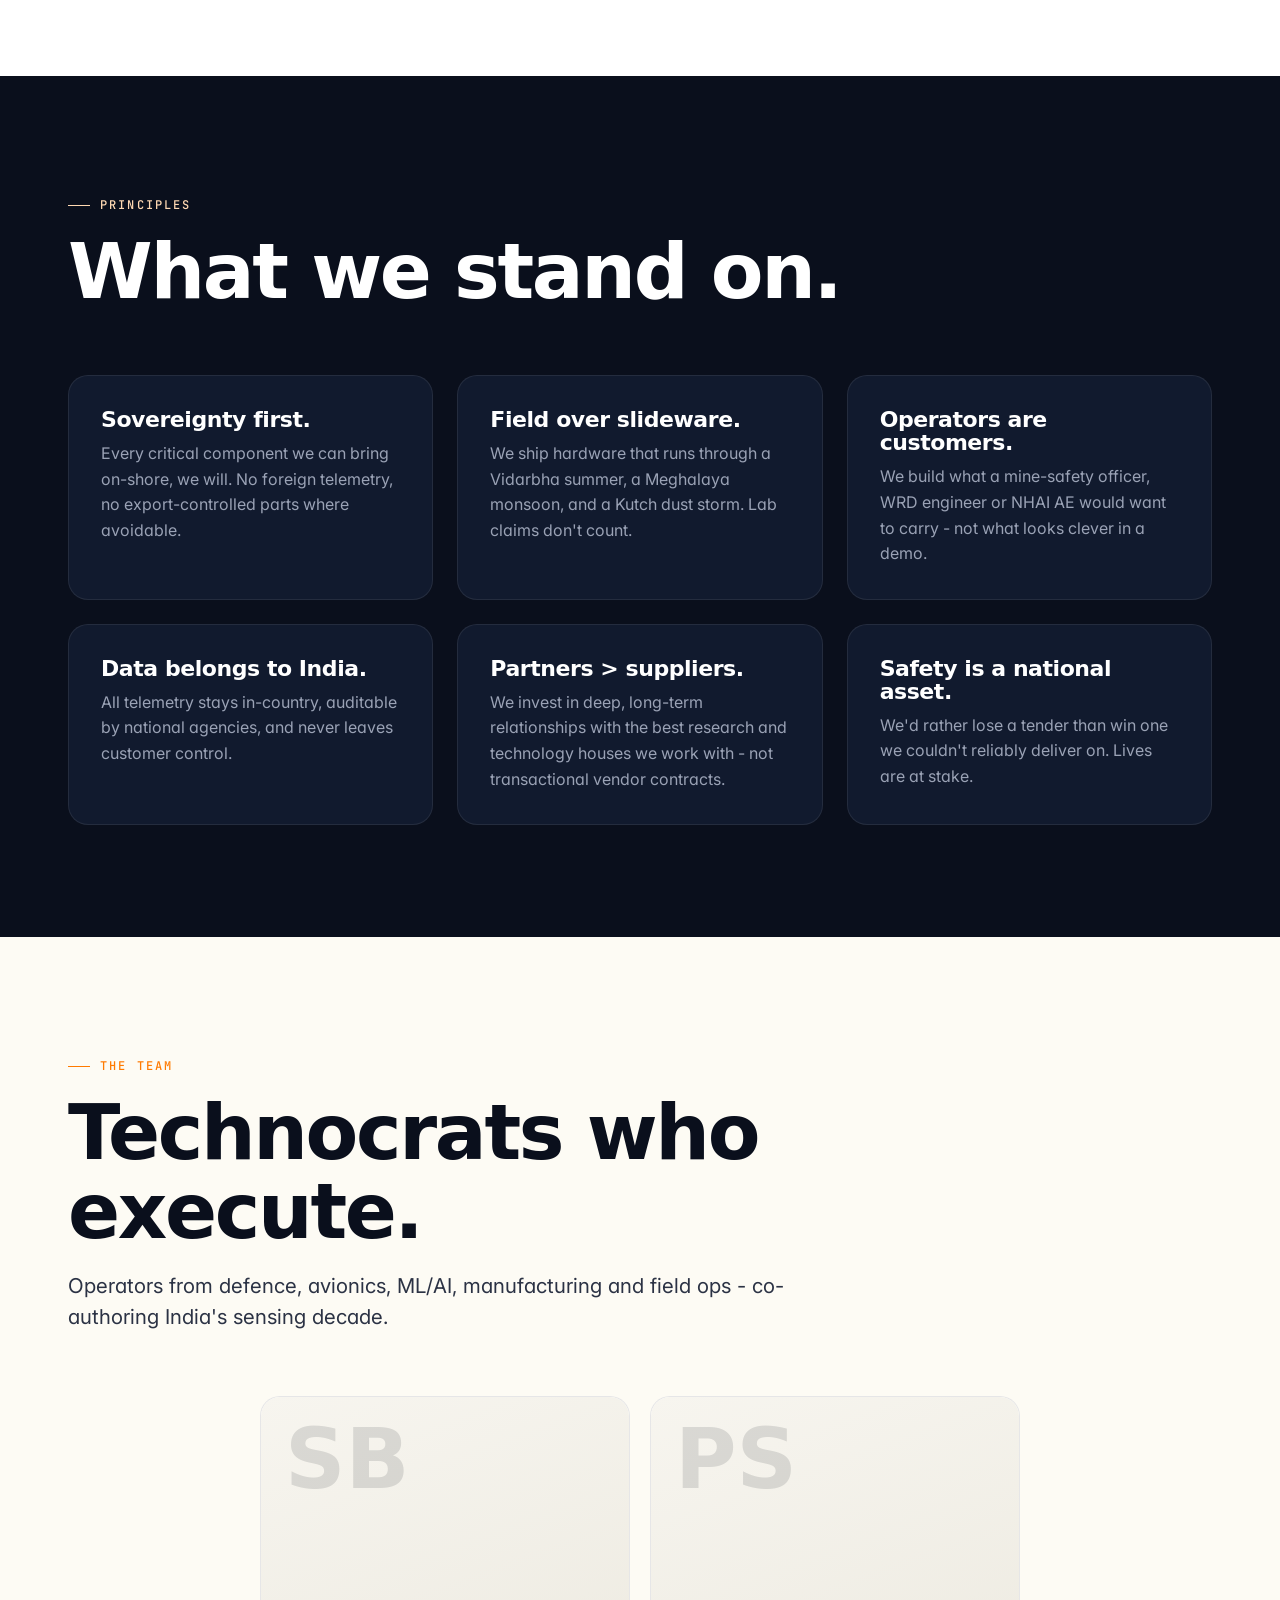
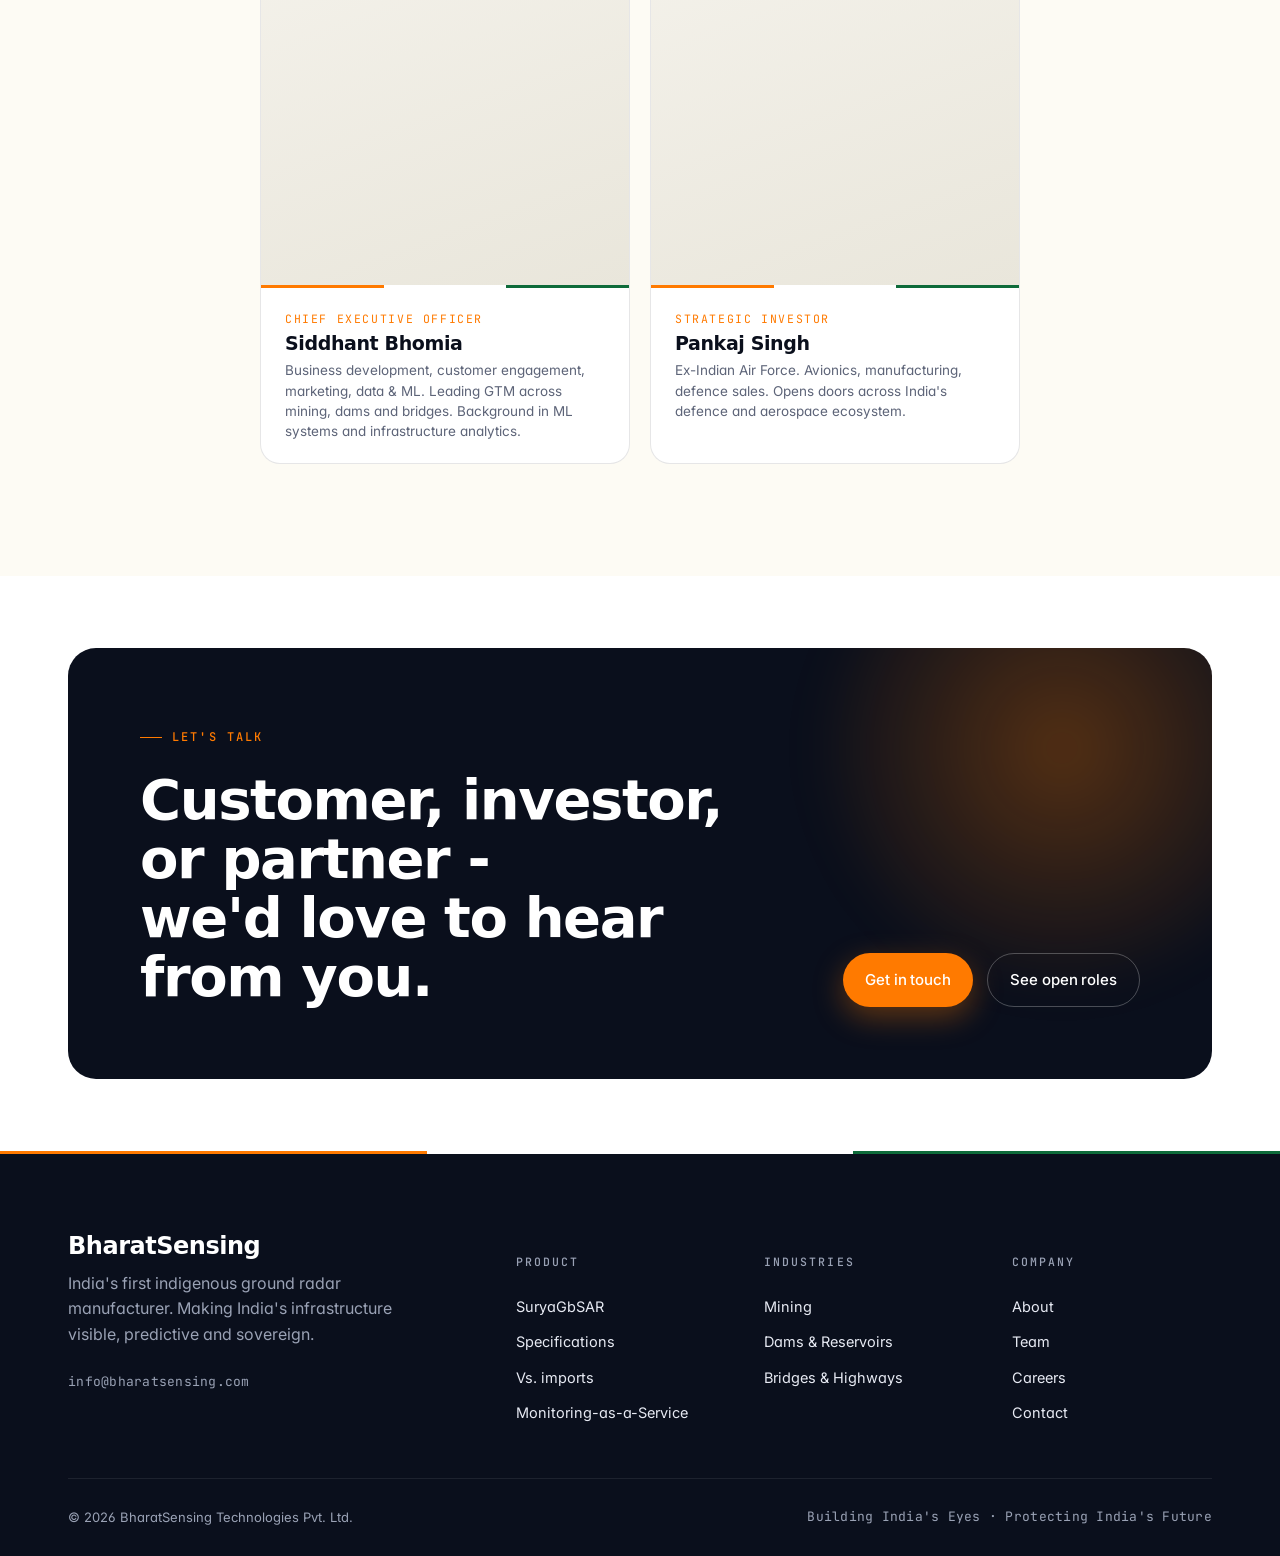
==== commit 2de2012a: "removed cin pending" ====
--- a/about.html
+++ b/about.html
@@ -127,7 +127,7 @@
  <div class="footer-col"><h5>Industries</h5><a href="mining.html">Mining</a><a href="dams.html">Dams &amp; Reservoirs</a><a href="bridges.html">Bridges &amp; Highways</a></div>
  <div class="footer-col"><h5>Company</h5><a href="about.html">About</a><a href="about.html#team">Team</a><a href="careers.html">Careers</a><a href="contact.html">Contact</a></div>
  </div>
- <div class="footer-bottom"><span>© <span id="year">2026</span> BharatSensing Technologies Pvt. Ltd. · CIN pending</span><span class="mono">Building India's Eyes · Protecting India's Future</span></div>
+ <div class="footer-bottom"><span>© <span id="year">2026</span> BharatSensing Technologies Pvt. Ltd. </span><span class="mono">Building India's Eyes · Protecting India's Future</span></div>
  </div>
 </footer>
 <script src="app.js"></script>
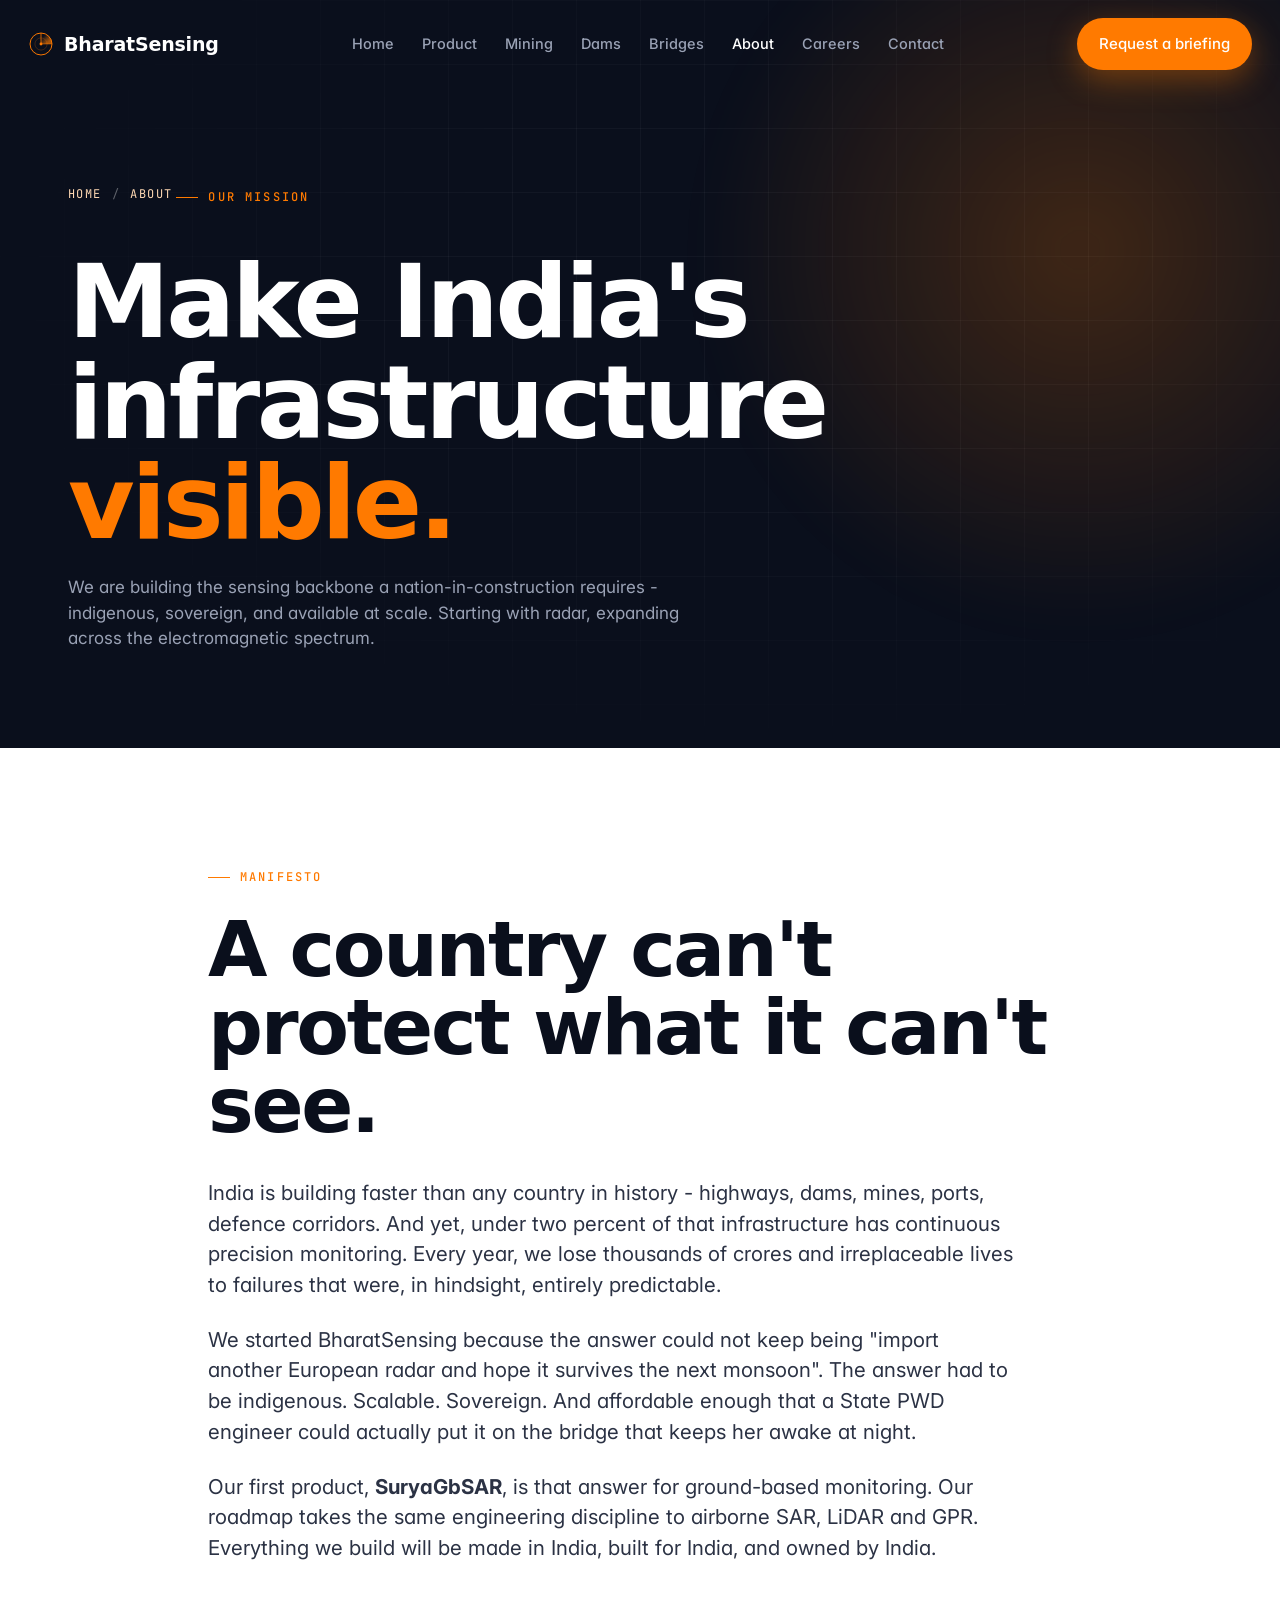
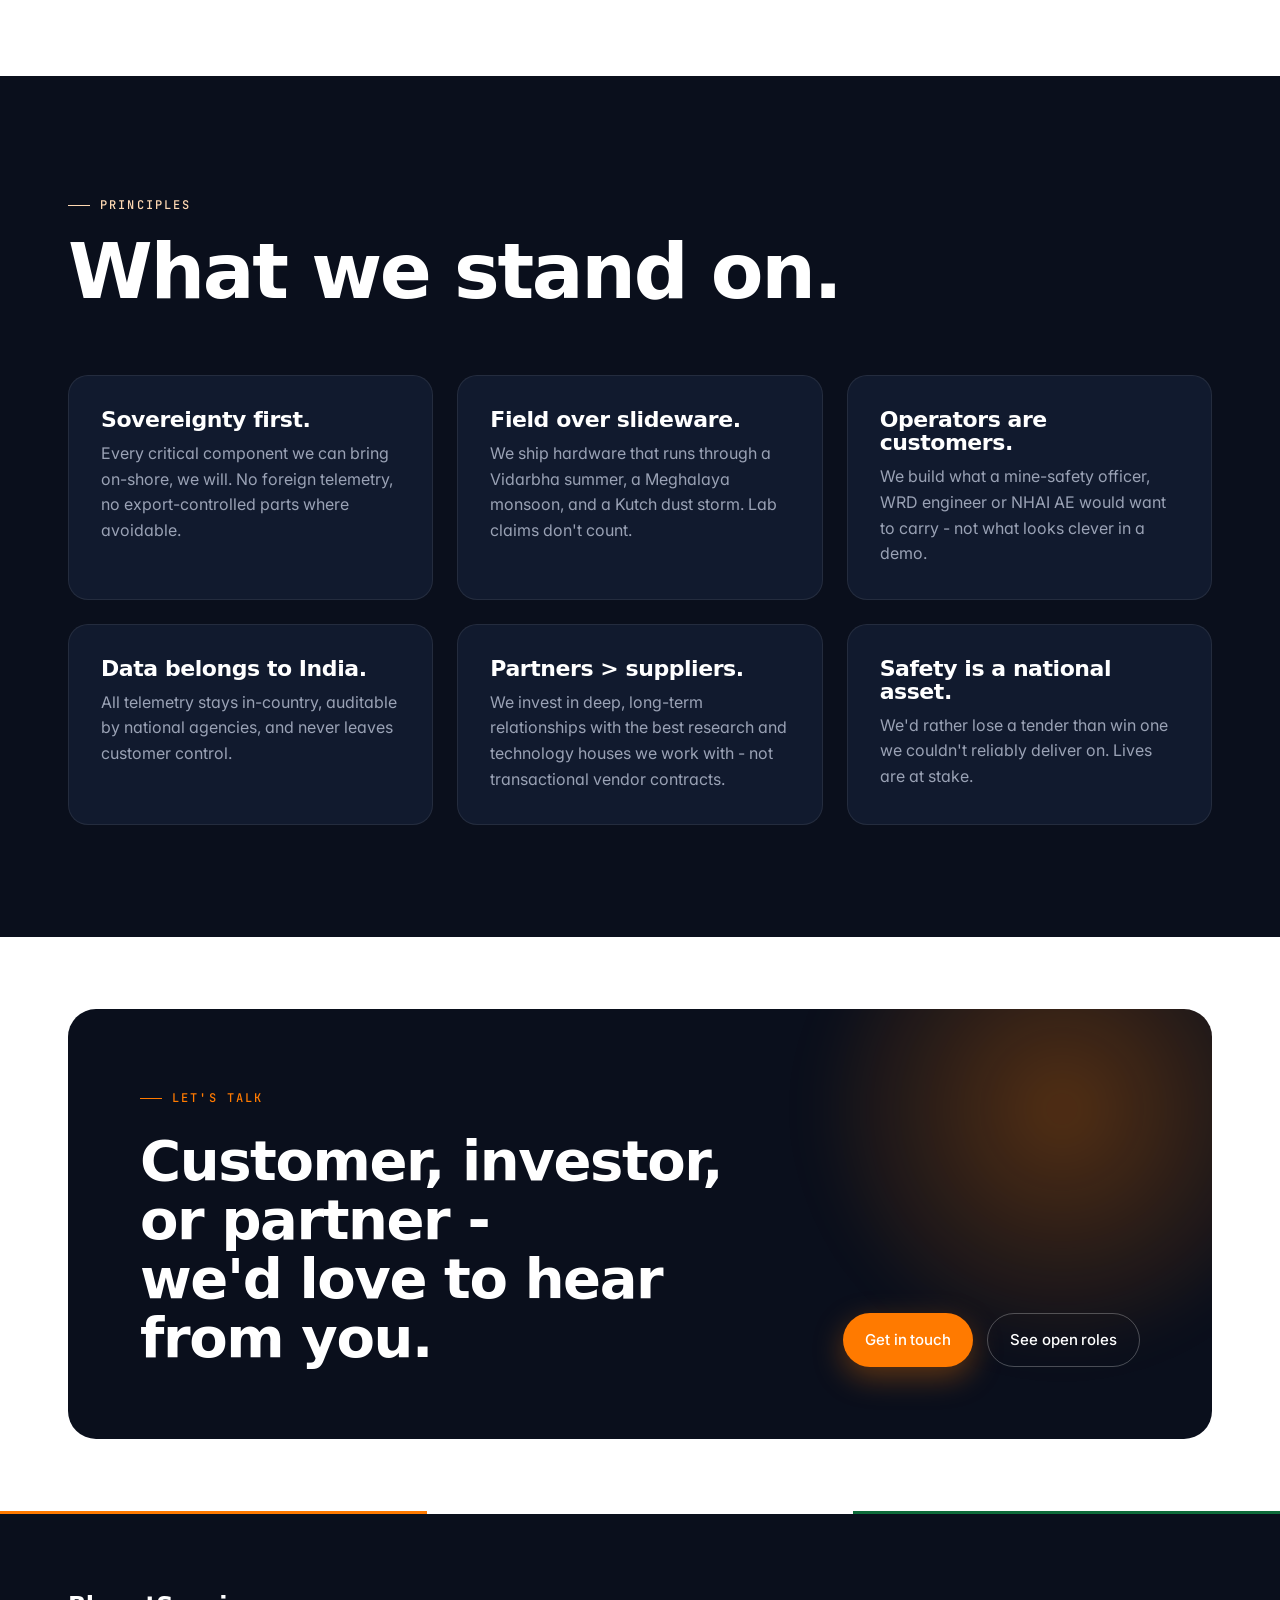
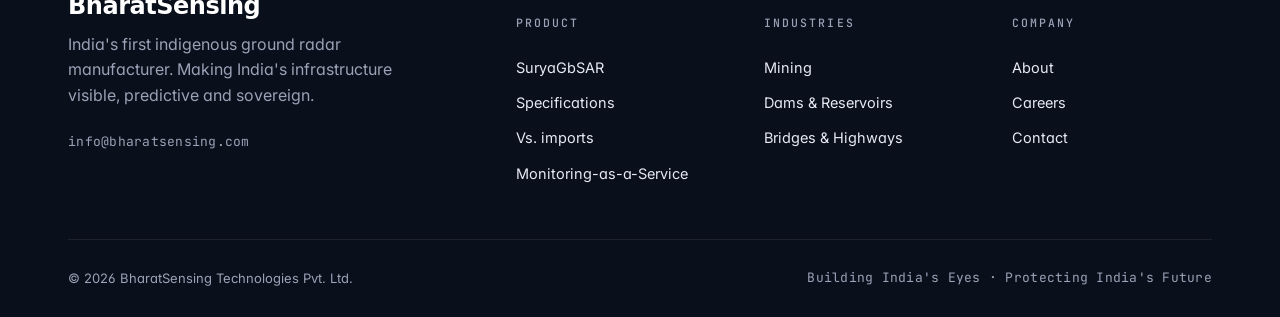
==== commit 517c3360: "removed team" ====
--- a/about.html
+++ b/about.html
@@ -89,23 +89,6 @@
  </div>
 </section>
 
-<!-- TEAM -->
-<section class="section section-cream" id="team">
- <div class="container">
- <div class="section-header reveal">
- <span class="eyebrow">The Team</span>
- <h2 class="display-lg">Technocrats who execute.</h2>
- <p class="lede">Operators from defence, avionics, ML/AI, manufacturing and field ops -
- co-authoring India's sensing decade.</p>
- </div>
- <div class="team-grid reveal" style="grid-template-columns:repeat(2,1fr);max-width:760px;margin:0 auto">
- <div class="team-card"><div class="portrait"><span class="initials">SB</span><div class="tricolor"><span></span><span></span><span></span></div></div><div class="meta"><div class="role">Chief Executive Officer</div><h4>Siddhant Bhomia</h4><p>Business development, customer engagement, marketing, data &amp; ML. Leading GTM across mining, dams and bridges. Background in ML systems and infrastructure analytics.</p></div></div>
- <div class="team-card"><div class="portrait"><span class="initials">PS</span><div class="tricolor"><span></span><span></span><span></span></div></div><div class="meta"><div class="role">Strategic Investor</div><h4>Pankaj Singh</h4><p>Ex-Indian Air Force. Avionics, manufacturing, defence sales. Opens doors across India's defence and aerospace ecosystem.</p></div></div>
- </div>
-
- </div>
-</section>
-
 <section class="section-tight">
  <div class="container">
  <div class="cta-band reveal">
@@ -125,7 +108,7 @@
  <div class="footer-brand"><h3>BharatSensing</h3><p>India's first indigenous ground radar manufacturer. Making India's infrastructure visible, predictive and sovereign.</p><p class="mono small mt-24" style="color:var(--fg-on-dark-muted)">info@bharatsensing.com</p></div>
  <div class="footer-col"><h5>Product</h5><a href="product.html">SuryaGbSAR</a><a href="product.html#specs">Specifications</a><a href="product.html#compare">Vs. imports</a><a href="product.html#maas">Monitoring-as-a-Service</a></div>
  <div class="footer-col"><h5>Industries</h5><a href="mining.html">Mining</a><a href="dams.html">Dams &amp; Reservoirs</a><a href="bridges.html">Bridges &amp; Highways</a></div>
- <div class="footer-col"><h5>Company</h5><a href="about.html">About</a><a href="about.html#team">Team</a><a href="careers.html">Careers</a><a href="contact.html">Contact</a></div>
+ <div class="footer-col"><h5>Company</h5><a href="about.html">About</a><a href="careers.html">Careers</a><a href="contact.html">Contact</a></div>
  </div>
  <div class="footer-bottom"><span>© <span id="year">2026</span> BharatSensing Technologies Pvt. Ltd. </span><span class="mono">Building India's Eyes · Protecting India's Future</span></div>
  </div>
--- a/styles.css
+++ b/styles.css
@@ -286,18 +286,6 @@
 .section-dark .quote{color:#fff}
 .quote::before{content:"\201C";color:var(--saffron);font-size:1.3em;line-height:0;vertical-align:-0.22em;margin-right:6px}
 
-/* Team */
-.team-grid{display:grid;grid-template-columns:repeat(4,1fr);gap:20px}
-@media (max-width:960px){.team-grid{grid-template-columns:repeat(2,1fr)}}
-@media (max-width:520px){.team-grid{grid-template-columns:1fr}}
-.team-card{border-radius:var(--r-lg);overflow:hidden;background:#fff;border:1px solid var(--line-dark)}
-.team-card .portrait{aspect-ratio:3/4;background:linear-gradient(160deg,#F7F5EF,#E9E6DB);position:relative;overflow:hidden;display:flex;align-items:flex-end;justify-content:center}
-.team-card .initials{font-family:var(--font-display);font-weight:600;font-size:84px;color:rgba(10,15,28,0.12);position:absolute;top:20px;left:24px;line-height:1}
-.team-card .tricolor{position:absolute;bottom:0;left:0;right:0}
-.team-card .meta{padding:22px 24px}
-.team-card .role{color:var(--saffron);font-family:var(--font-mono);font-size:11.5px;letter-spacing:0.14em;text-transform:uppercase;margin-bottom:6px}
-.team-card h4{font-size:19px;margin-bottom:6px}
-.team-card p{font-size:13.5px;color:var(--fg-muted);line-height:1.5}
 
 /* FAQ / Collapse */
 .faq-item{border-top:1px solid var(--line-dark);padding:24px 0}
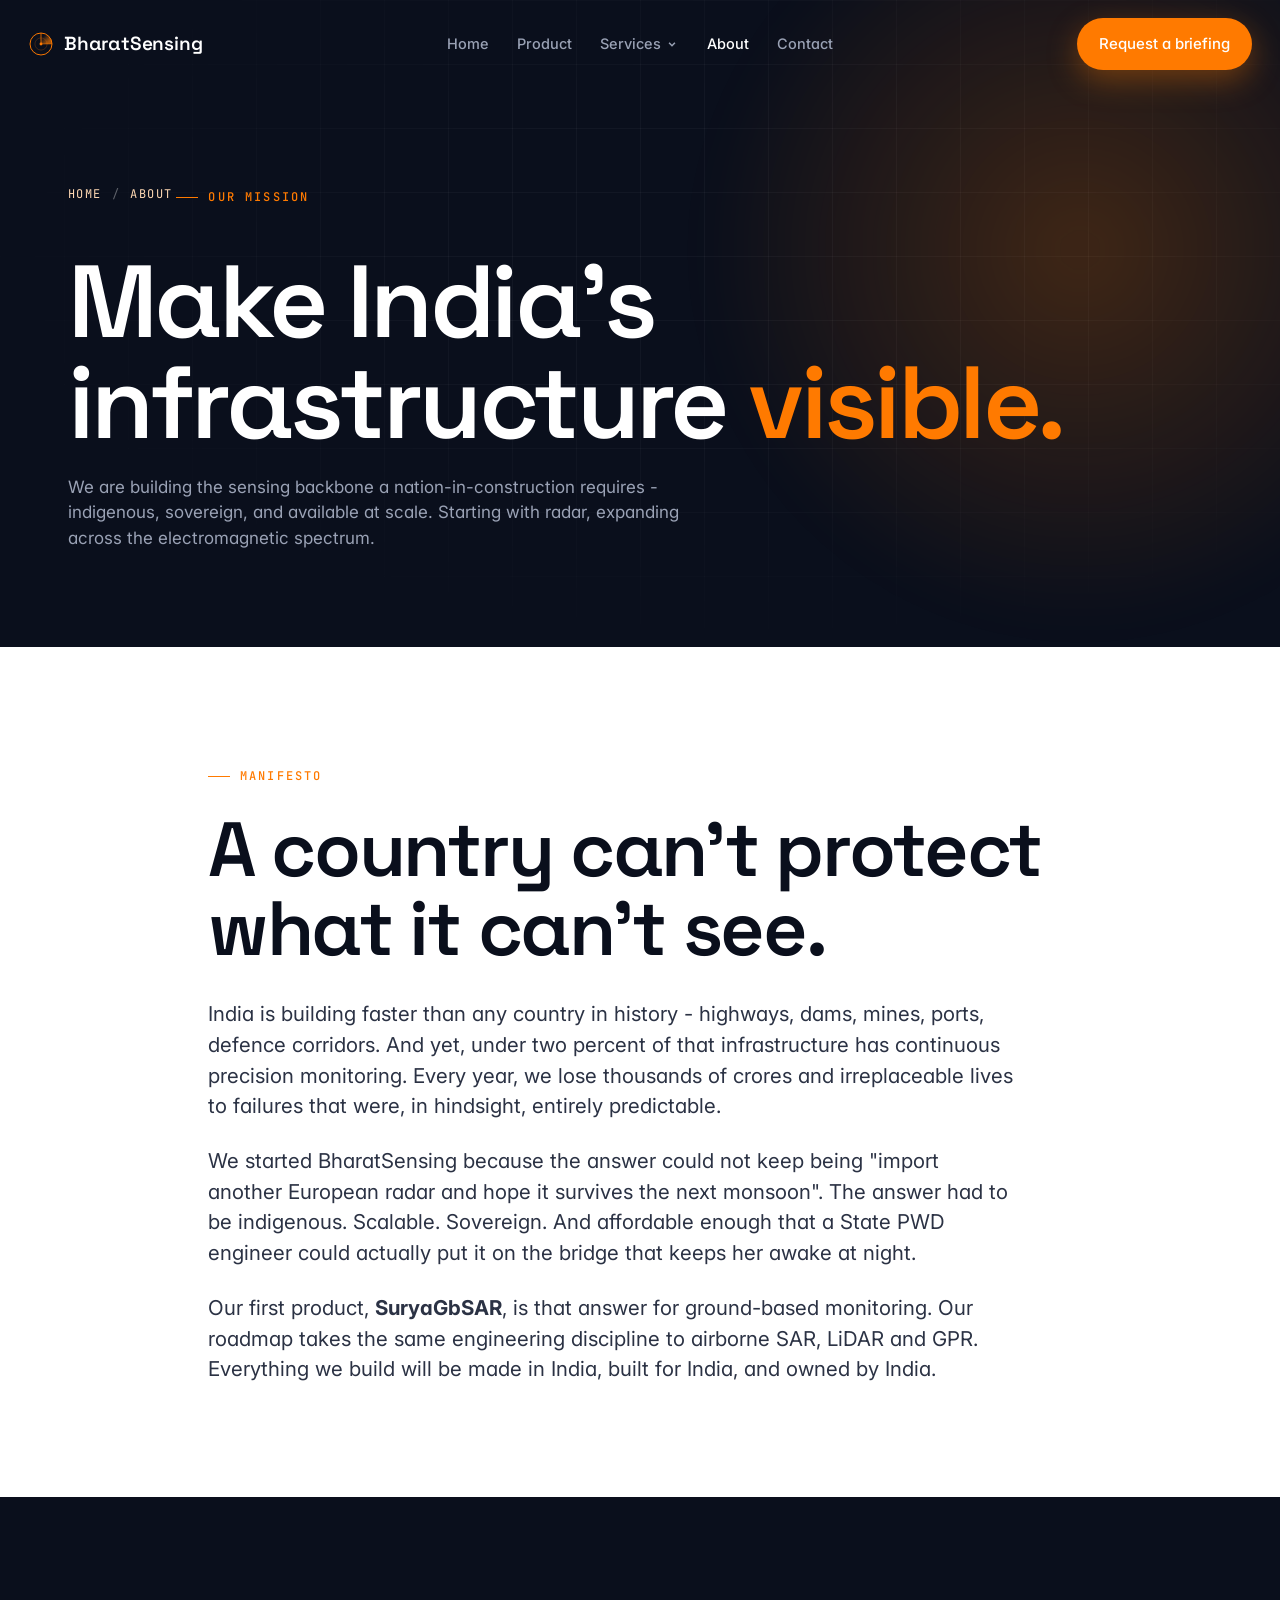
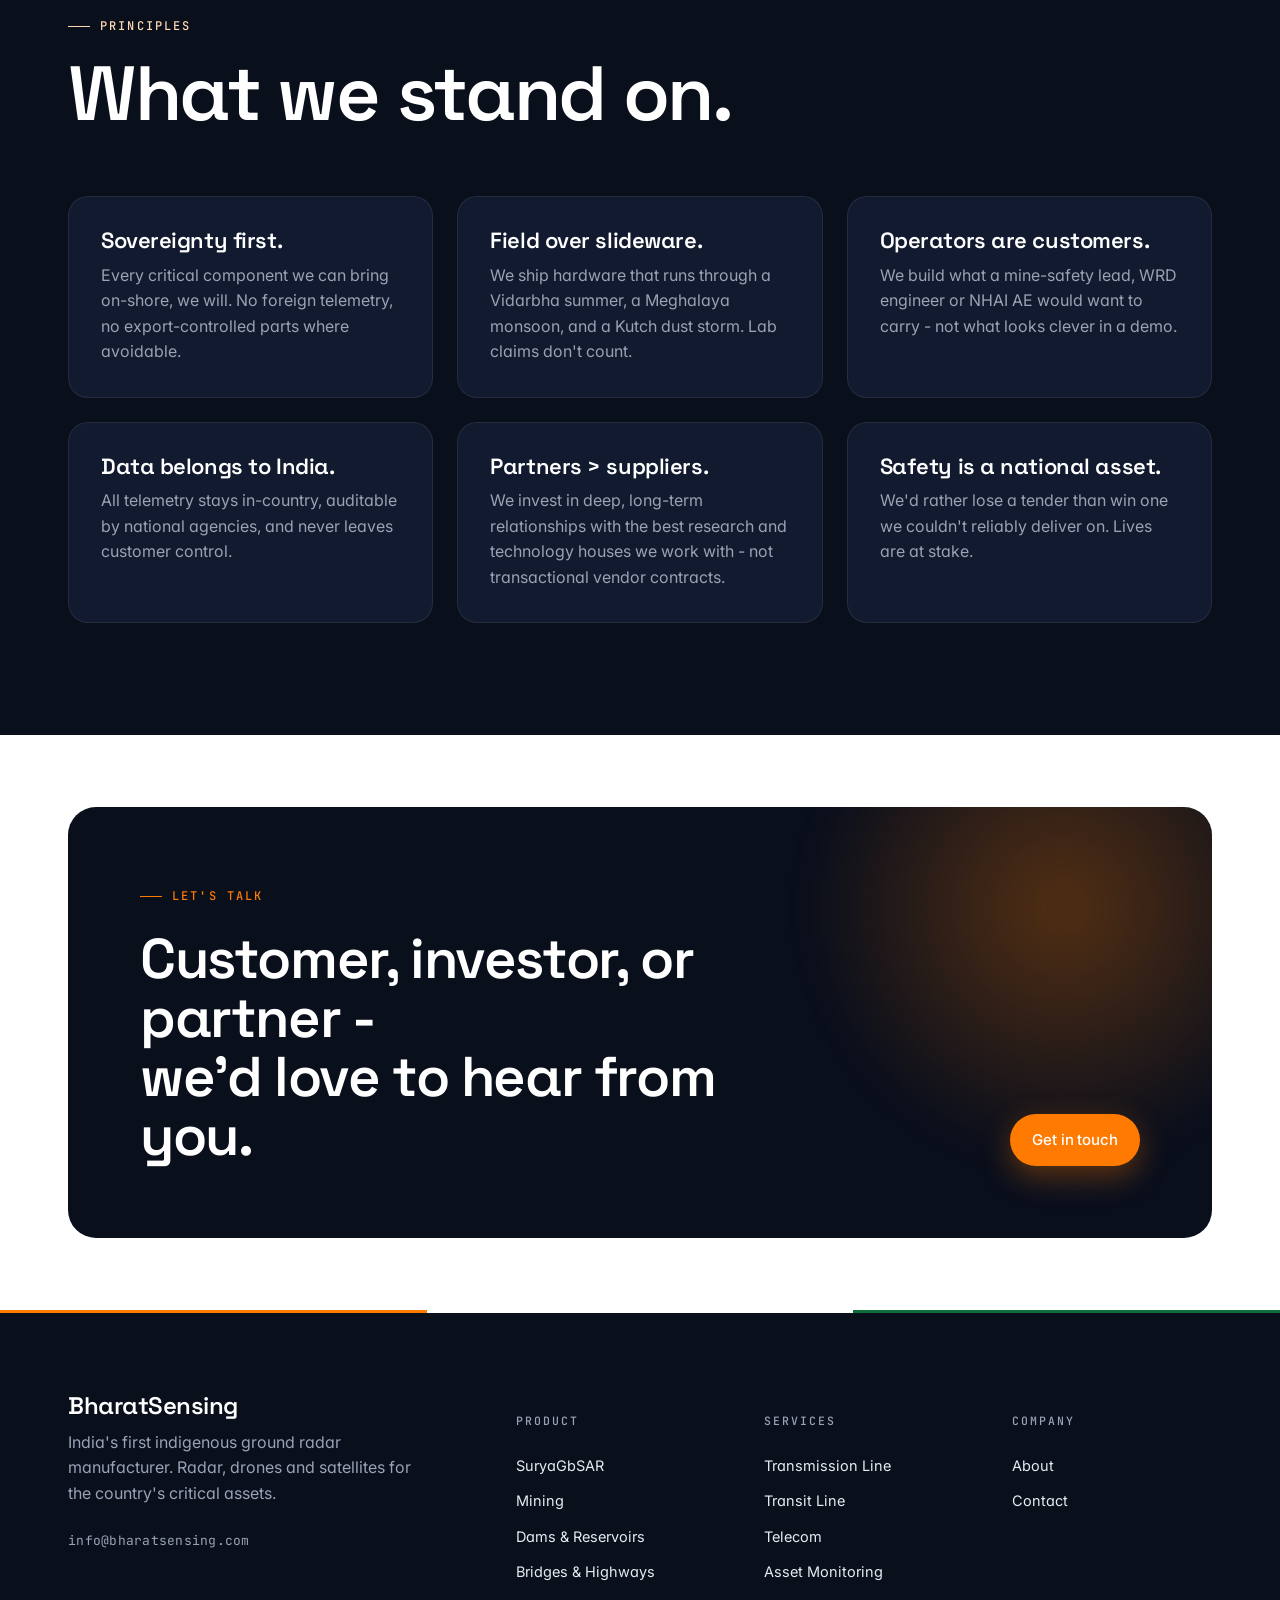
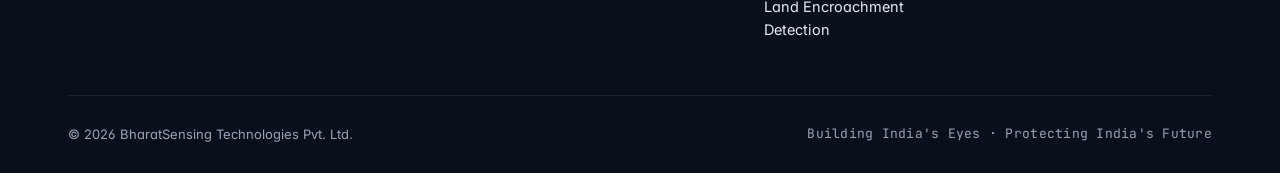
==== commit 47e2b951: "New UI: services pages, refreshed design, no team or careers - Apply the new site UI (adds services," ====
--- a/about.html
+++ b/about.html
@@ -3,36 +3,126 @@
 <head>
 <meta charset="utf-8" />
 <meta name="viewport" content="width=device-width,initial-scale=1" />
-<title>About - BharatSensing</title>
-<meta name="description" content="BharatSensing is India's first indigenous ground radar manufacturer. Our mission: make India's infrastructure visible, predictive and sovereign." />
-<link rel="preconnect" href="https://fonts.googleapis.com"><link rel="preconnect" href="https://fonts.gstatic.com" crossorigin>
-<link href="https://fonts.googleapis.com/css2?family=Inter:wght@300;400;500;600;700&family=JetBrains+Mono:wght@400;500&display=swap" rel="stylesheet">
+<title>About BharatSensing — Building India's Eyes</title>
+<meta name="description" content="BharatSensing is an Indian sensing company building radar, drone and satellite capability for the country's critical infrastructure." />
+<link rel="canonical" href="https://bharatsensing.com/about.html" />
+<meta name="theme-color" content="#0A0F1C" />
+<meta name="robots" content="index,follow,max-image-preview:large,max-snippet:-1" />
+
+<!-- Favicons: real crawlable files. A data: URI favicon is never indexed by search engines. -->
+<link rel="icon" href="favicon.ico" sizes="any" />
+<link rel="icon" type="image/svg+xml" href="assets/icon.svg" />
+<link rel="icon" type="image/png" sizes="32x32" href="assets/icon-32.png" />
+<link rel="icon" type="image/png" sizes="48x48" href="assets/icon-48.png" />
+<link rel="icon" type="image/png" sizes="192x192" href="assets/icon-192.png" />
+<link rel="apple-touch-icon" sizes="180x180" href="assets/apple-touch-icon.png" />
+<link rel="manifest" href="site.webmanifest" />
+
+<!-- Open Graph / Twitter -->
+<meta property="og:type" content="website" />
+<meta property="og:site_name" content="BharatSensing" />
+<meta property="og:title" content="About BharatSensing — Building India's Eyes" />
+<meta property="og:description" content="BharatSensing is an Indian sensing company building radar, drone and satellite capability for the country's critical infrastructure." />
+<meta property="og:url" content="https://bharatsensing.com/about.html" />
+<meta property="og:image" content="https://bharatsensing.com/assets/og-cover.png" />
+<meta property="og:image:width" content="1200" />
+<meta property="og:image:height" content="630" />
+<meta property="og:locale" content="en_IN" />
+<meta name="twitter:card" content="summary_large_image" />
+<meta name="twitter:title" content="About BharatSensing — Building India's Eyes" />
+<meta name="twitter:description" content="BharatSensing is an Indian sensing company building radar, drone and satellite capability for the country's critical infrastructure." />
+<meta name="twitter:image" content="https://bharatsensing.com/assets/og-cover.png" />
+
+<link rel="preconnect" href="https://fonts.googleapis.com">
+<link rel="preconnect" href="https://fonts.gstatic.com" crossorigin>
+<link rel="preconnect" href="https://api.fontshare.com" crossorigin>
+<link href="https://fonts.googleapis.com/css2?family=Inter:wght@300;400;500;600;700&family=Space+Grotesk:wght@500;600;700&family=JetBrains+Mono:wght@400;500&display=swap" rel="stylesheet">
 <link href="https://api.fontshare.com/v2/css?f[]=clash-display@500,600,700&display=swap" rel="stylesheet">
 <link rel="stylesheet" href="styles.css" />
-<link rel="icon" type="image/svg+xml" href="data:image/svg+xml;utf8,<svg xmlns='http://www.w3.org/2000/svg' viewBox='0 0 24 24'><circle cx='12' cy='12' r='10' fill='none' stroke='%23FF7A00' stroke-width='2'/><circle cx='12' cy='12' r='2' fill='%23FF7A00'/></svg>" />
+
+<script type="application/ld+json">
+{
+ "@context": "https://schema.org",
+ "@type": "Organization",
+ "@id": "https://bharatsensing.com/#organization",
+ "name": "BharatSensing",
+ "legalName": "BharatSensing Technologies Pvt. Ltd.",
+ "url": "https://bharatsensing.com/",
+ "logo": {
+  "@type": "ImageObject",
+  "url": "https://bharatsensing.com/assets/logo-512.png",
+  "width": 512,
+  "height": 512
+ },
+ "image": "https://bharatsensing.com/assets/og-cover.png",
+ "description": "BharatSensing builds India's first indigenous ground-based synthetic aperture radar and delivers drone and satellite monitoring services for critical infrastructure and public assets.",
+ "email": "info@bharatsensing.com",
+ "foundingDate": "2024",
+ "address": {
+  "@type": "PostalAddress",
+  "addressCountry": "IN"
+ },
+ "areaServed": {
+  "@type": "Country",
+  "name": "India"
+ },
+ "knowsAbout": [
+  "Ground-based synthetic aperture radar",
+  "Slope stability monitoring",
+  "Structural health monitoring",
+  "Drone survey",
+  "Satellite imagery analysis",
+  "Geospatial AI"
+ ],
+ "sameAs": [
+  "https://www.linkedin.com/company/bharatsensing"
+ ]
+}
+</script>
 </head>
 <body>
 
 <header class="nav nav-dark">
  <div class="nav-inner">
- <a class="nav-logo" href="index.html"><svg class="chakra" viewBox="0 0 64 64" fill="none" aria-hidden="true">
- <defs><linearGradient id="bs-nav-sweep" x1="50%" y1="0%" x2="100%" y2="50%"><stop offset="0%" stop-color="#FF7A00" stop-opacity="0"/><stop offset="100%" stop-color="#FF7A00" stop-opacity="0.65"/></linearGradient></defs>
- <circle cx="32" cy="32" r="27" stroke="#FF7A00" stroke-width="2.4"/>
- <circle cx="32" cy="32" r="15" stroke="#FF7A00" stroke-width="1.2" stroke-opacity="0.45"/>
- <path d="M32 32 L32 5 A27 27 0 0 1 59 32 Z" fill="url(#bs-nav-sweep)"/>
- <line x1="32" y1="32" x2="32" y2="5" stroke="#FF7A00" stroke-width="2"/>
- <line x1="32" y1="32" x2="59" y2="32" stroke="#FF7A00" stroke-width="2" stroke-opacity="0.55"/>
- <circle cx="32" cy="32" r="3.6" fill="#FF7A00"/>
- </svg>BharatSensing</a>
- <nav class="nav-menu">
- <a href="index.html">Home</a><a href="product.html">Product</a>
- <a href="mining.html">Mining</a><a href="dams.html">Dams</a><a href="bridges.html">Bridges</a>
- <a href="about.html" class="active">About</a><a href="careers.html">Careers</a>
+ <a class="nav-logo" href="index.html" aria-label="BharatSensing home">
+ <svg class="chakra" viewBox="0 0 64 64" fill="none" aria-hidden="true">
+<defs><linearGradient id="bs-nav-sweep" x1="50%" y1="0%" x2="100%" y2="50%"><stop offset="0%" stop-color="#FF7A00" stop-opacity="0"/><stop offset="100%" stop-color="#FF7A00" stop-opacity="0.65"/></linearGradient></defs>
+<circle cx="32" cy="32" r="27" stroke="#FF7A00" stroke-width="2.4"/>
+<circle cx="32" cy="32" r="15" stroke="#FF7A00" stroke-width="1.2" stroke-opacity="0.45"/>
+<path d="M32 32 L32 5 A27 27 0 0 1 59 32 Z" fill="url(#bs-nav-sweep)"/>
+<line x1="32" y1="32" x2="32" y2="5" stroke="#FF7A00" stroke-width="2"/>
+<line x1="32" y1="32" x2="59" y2="32" stroke="#FF7A00" stroke-width="2" stroke-opacity="0.55"/>
+<circle cx="32" cy="32" r="3.6" fill="#FF7A00"/>
+</svg>
+ BharatSensing
+ </a>
+ <nav class="nav-menu" aria-label="Primary">
+ <a href="index.html">Home</a>
+ <a href="product.html">Product</a>
+
+ <div class="has-sub">
+ <a href="services.html" class="sub-trigger">Services</a>
+ <button class="sub-toggle" aria-expanded="false" aria-haspopup="true" aria-label="Open services menu"><svg class="chev" viewBox="0 0 12 12" fill="none" stroke="currentColor" stroke-width="1.8" aria-hidden="true"><path d="M2.5 4.5 6 8l3.5-3.5"/></svg></button>
+ <div class="sub-menu" role="menu">
+ <div class="sub-head">GIS services</div>
+ <a href="transmission.html" role="menuitem"><span class="ic"><svg viewBox="0 0 24 24" fill="none" stroke="currentColor" stroke-width="1.7" stroke-linecap="round" stroke-linejoin="round"><path d="M12 2v20"/><path d="M6.5 22 12 4l5.5 18"/><path d="M8 13h8M9 9h6"/><path d="M2 7c3.4 2.6 6.6 2.6 10 0M22 7c-3.4 2.6-6.6 2.6-10 0"/></svg></span><span>Transmission Line<span class="desc">Thermal hotspot detection, sag and tension</span></span></a>
+ <a href="transit.html" role="menuitem"><span class="ic"><svg viewBox="0 0 24 24" fill="none" stroke="currentColor" stroke-width="1.7" stroke-linecap="round" stroke-linejoin="round"><path d="M4 21 9 3M20 21 15 3"/><path d="M3.6 7.5h16.8M4.9 12.6h14.2M6.2 17.7h11.6"/></svg></span><span>Transit Line<span class="desc">Corridor and track-side asset intelligence</span></span></a>
+ <a href="telecom.html" role="menuitem"><span class="ic"><svg viewBox="0 0 24 24" fill="none" stroke="currentColor" stroke-width="1.7" stroke-linecap="round" stroke-linejoin="round"><path d="M9 22 12 7l3 15"/><path d="M9.8 18h4.4"/><path d="M8.6 5.4a5 5 0 0 1 6.8 0M6 3a9 9 0 0 1 12 0"/><circle cx="12" cy="7" r="1.1"/></svg></span><span>Telecom<span class="desc">Tower digital twins and rollout validation</span></span></a>
+ <a href="asset-monitoring.html" role="menuitem"><span class="ic"><svg viewBox="0 0 24 24" fill="none" stroke="currentColor" stroke-width="1.7" stroke-linecap="round" stroke-linejoin="round"><path d="M4 20.5h16"/><path d="M9.6 20.5v-4.4h4.8v4.4"/><path d="M6.6 12.4a7.5 7.5 0 0 1 10.8 0"/><path d="M3.4 7.9a12 12 0 0 1 17.2 0"/><circle cx="12" cy="4.1" r="1.25"/></svg></span><span>Asset Monitoring<span class="desc">Field, drone and satellite on one record</span></span></a>
+ <a href="encroachment.html" role="menuitem"><span class="ic"><svg viewBox="0 0 24 24" fill="none" stroke="currentColor" stroke-width="1.7" stroke-linecap="round" stroke-linejoin="round"><rect x="3.2" y="4.2" width="17.6" height="15.6" rx="1.6"/><path d="M3.2 10.4h17.6M3.2 15.2h17.6M9.6 4.2v15.6M15.2 4.2v15.6"/><path d="M10.4 14.6v-2.4l1.8-1.3 1.8 1.3v2.4z" fill="currentColor" stroke="none"/></svg></span><span>Land Encroachment Detection<span class="desc">AI assessment at land-parcel level</span></span></a>
+ <div class="sub-sep"></div>
+ <a href="services.html" role="menuitem"><span>All GIS services<span class="desc">How the capability stack fits together</span></span></a>
+ </div>
+ </div>
+
+ <a href="about.html" class="active">About</a>
  <a href="contact.html">Contact</a>
  </nav>
  <div class="nav-cta">
  <a href="contact.html" class="btn btn-primary">Request a briefing</a>
- <button class="nav-toggle"><svg width="18" height="18" viewBox="0 0 24 24" fill="none" stroke="currentColor" stroke-width="2"><line x1="3" y1="7" x2="21" y2="7"/><line x1="3" y1="12" x2="21" y2="12"/><line x1="3" y1="17" x2="21" y2="17"/></svg></button>
+ <button class="nav-toggle" aria-label="Toggle menu" aria-expanded="false">
+ <svg width="18" height="18" viewBox="0 0 24 24" fill="none" stroke="currentColor" stroke-width="2"><line x1="3" y1="7" x2="21" y2="7"/><line x1="3" y1="12" x2="21" y2="12"/><line x1="3" y1="17" x2="21" y2="17"/></svg>
+ </button>
  </div>
  </div>
 </header>
@@ -81,7 +171,7 @@
  <div class="grid grid-3 reveal">
  <article class="card card-dark"><h3>Sovereignty first.</h3><p>Every critical component we can bring on-shore, we will. No foreign telemetry, no export-controlled parts where avoidable.</p></article>
  <article class="card card-dark"><h3>Field over slideware.</h3><p>We ship hardware that runs through a Vidarbha summer, a Meghalaya monsoon, and a Kutch dust storm. Lab claims don't count.</p></article>
- <article class="card card-dark"><h3>Operators are customers.</h3><p>We build what a mine-safety officer, WRD engineer or NHAI AE would want to carry - not what looks clever in a demo.</p></article>
+ <article class="card card-dark"><h3>Operators are customers.</h3><p>We build what a mine-safety lead, WRD engineer or NHAI AE would want to carry - not what looks clever in a demo.</p></article>
  <article class="card card-dark"><h3>Data belongs to India.</h3><p>All telemetry stays in-country, auditable by national agencies, and never leaves customer control.</p></article>
  <article class="card card-dark"><h3>Partners &gt; suppliers.</h3><p>We invest in deep, long-term relationships with the best research and technology houses we work with - not transactional vendor contracts.</p></article>
  <article class="card card-dark"><h3>Safety is a national asset.</h3><p>We'd rather lose a tender than win one we couldn't reliably deliver on. Lives are at stake.</p></article>
@@ -95,7 +185,7 @@
  <div class="glow"></div>
  <div class="row">
  <div><span class="eyebrow">Let's talk</span><h2 class="display-md mt-24">Customer, investor, or partner -<br/>we'd love to hear from you.</h2></div>
- <div class="actions"><a href="contact.html" class="btn btn-primary">Get in touch</a><a href="careers.html" class="btn btn-outline">See open roles</a></div>
+ <div class="actions"><a href="contact.html" class="btn btn-primary">Get in touch</a></div>
  </div>
  </div>
  </div>
@@ -105,12 +195,36 @@
 <footer>
  <div class="container">
  <div class="footer-grid">
- <div class="footer-brand"><h3>BharatSensing</h3><p>India's first indigenous ground radar manufacturer. Making India's infrastructure visible, predictive and sovereign.</p><p class="mono small mt-24" style="color:var(--fg-on-dark-muted)">info@bharatsensing.com</p></div>
- <div class="footer-col"><h5>Product</h5><a href="product.html">SuryaGbSAR</a><a href="product.html#specs">Specifications</a><a href="product.html#compare">Vs. imports</a><a href="product.html#maas">Monitoring-as-a-Service</a></div>
- <div class="footer-col"><h5>Industries</h5><a href="mining.html">Mining</a><a href="dams.html">Dams &amp; Reservoirs</a><a href="bridges.html">Bridges &amp; Highways</a></div>
- <div class="footer-col"><h5>Company</h5><a href="about.html">About</a><a href="careers.html">Careers</a><a href="contact.html">Contact</a></div>
- </div>
- <div class="footer-bottom"><span>© <span id="year">2026</span> BharatSensing Technologies Pvt. Ltd. </span><span class="mono">Building India's Eyes · Protecting India's Future</span></div>
+ <div class="footer-brand">
+ <h3>BharatSensing</h3>
+ <p>India's first indigenous ground radar manufacturer. Radar, drones and satellites for the country's critical assets.</p>
+ <p class="mono small mt-24" style="color:var(--fg-on-dark-muted)">info@bharatsensing.com</p>
+ </div>
+ <div class="footer-col">
+ <h5>Product</h5>
+ <a href="product.html">SuryaGbSAR</a>
+ <a href="mining.html">Mining</a>
+ <a href="dams.html">Dams &amp; Reservoirs</a>
+ <a href="bridges.html">Bridges &amp; Highways</a>
+ </div>
+ <div class="footer-col">
+ <h5>Services</h5>
+ <a href="transmission.html">Transmission Line</a>
+ <a href="transit.html">Transit Line</a>
+ <a href="telecom.html">Telecom</a>
+ <a href="asset-monitoring.html">Asset Monitoring</a>
+ <a href="encroachment.html">Land Encroachment Detection</a>
+ </div>
+ <div class="footer-col">
+ <h5>Company</h5>
+ <a href="about.html">About</a>
+ <a href="contact.html">Contact</a>
+ </div>
+ </div>
+ <div class="footer-bottom">
+ <span>&copy; <span id="year">2026</span> BharatSensing Technologies Pvt. Ltd.</span>
+ <span class="mono">Building India's Eyes &middot; Protecting India's Future</span>
+ </div>
  </div>
 </footer>
 <script src="app.js"></script>
--- a/styles.css
+++ b/styles.css
@@ -199,8 +199,7 @@
 .chakra-radar .spoke-accent{stroke:var(--saffron);stroke-width:1.5}
 .chakra-radar .core{fill:var(--saffron)}
 .chakra-radar .core-halo{fill:rgba(255,122,0,0.12)}
-.chakra-sweep{transform-origin:center;animation:sweep 8s linear infinite}
-.chakra-sweep-inplace{transform-box:fill-box;transform-origin:left bottom;animation:sweep 8s linear infinite}
+.chakra-sweep{transform-origin:0 0;animation:sweep 8s linear infinite}
 @keyframes sweep{from{transform:rotate(0)}to{transform:rotate(360deg)}}
 .chakra-radar .label{font-family:var(--font-mono);font-size:10px;fill:rgba(255,255,255,0.5);letter-spacing:0.12em}
 .chakra-pulse{transform-origin:center;animation:pulse 2.4s ease-out infinite}
@@ -370,3 +369,288 @@
 
 /* Accessible focus */
 a:focus-visible,button:focus-visible,.btn:focus-visible,input:focus-visible,textarea:focus-visible,select:focus-visible{outline:2px solid var(--saffron);outline-offset:3px;border-radius:4px}
+
+/* =========================================================
+   ADDITIONS — Product / Services navigation + services layer
+   ========================================================= */
+
+/* ---------- Dropdown navigation ---------- */
+.nav-menu .has-sub{position:relative}
+.nav-menu .sub-trigger{display:inline-flex;align-items:center;gap:6px;font-size:14.5px;
+  color:var(--fg-2);font-weight:500;padding:6px 0;background:none;border:0;font-family:inherit}
+.nav-dark .nav-menu .sub-trigger{color:var(--fg-on-dark-muted)}
+.nav-menu .sub-trigger:hover,.nav-menu .has-sub.open .sub-trigger{color:var(--saffron)}
+.nav-dark .nav-menu .sub-trigger:hover,.nav-dark .nav-menu .has-sub.open .sub-trigger{color:#fff}
+.nav-menu .sub-trigger.active{color:var(--saffron)}
+.nav-dark .nav-menu .sub-trigger.active{color:#fff}
+.nav-menu .sub-trigger .chev{width:10px;height:10px;transition:transform var(--dur-1) var(--ease)}
+.nav-menu .has-sub.open .sub-trigger .chev{transform:rotate(180deg)}
+
+.sub-menu{position:absolute;top:calc(100% + 14px);left:-20px;min-width:340px;
+  background:#fff;border:1px solid var(--line-dark);border-radius:var(--r-lg);
+  box-shadow:var(--shadow-lg);padding:10px;opacity:0;visibility:hidden;
+  transform:translateY(-8px);transition:opacity var(--dur-1) var(--ease),
+  transform var(--dur-1) var(--ease),visibility var(--dur-1)}
+.nav-menu .has-sub.open .sub-menu,
+.nav-menu .has-sub:hover .sub-menu{opacity:1;visibility:visible;transform:none}
+.sub-menu::before{content:"";position:absolute;top:-14px;left:0;right:0;height:14px}
+.sub-menu a,
+.nav-dark .nav-menu .sub-menu a{display:flex;gap:13px;align-items:flex-start;padding:11px 13px;
+  border-radius:var(--r-md);color:var(--fg);font-size:14.5px;font-weight:500;line-height:1.3;
+  transition:background var(--dur-1)}
+.sub-menu a:hover,
+.nav-dark .nav-menu .sub-menu a:hover{background:var(--saffron-50);color:var(--saffron-600)}
+.sub-menu a .ic{flex:none;width:30px;height:30px;border-radius:8px;background:var(--saffron-50);
+  color:var(--saffron);display:flex;align-items:center;justify-content:center;margin-top:1px;
+  transition:background var(--dur-1),color var(--dur-1)}
+.sub-menu a:hover .ic{background:var(--saffron);color:#fff}
+.sub-menu a .ic svg{width:16px;height:16px}
+.sub-menu a .desc{display:block;font-size:12.5px;color:var(--fg-muted);font-weight:400;margin-top:3px}
+.sub-menu a:hover .desc{color:var(--saffron-600);opacity:0.78}
+.sub-menu .sub-head{padding:8px 13px 6px;font-family:var(--font-mono);font-size:10.5px;
+  letter-spacing:0.16em;text-transform:uppercase;color:var(--fg-muted)}
+.sub-menu .sub-sep{height:1px;background:var(--line-dark);margin:8px 13px}
+
+@media (max-width:900px){
+  .nav-menu .has-sub{width:100%}
+  .nav-menu .sub-trigger{width:100%;justify-content:space-between}
+  .sub-menu{position:static;opacity:1;visibility:hidden;transform:none;box-shadow:none;
+    border:0;border-left:2px solid var(--line-dark);border-radius:0;padding:4px 0 4px 10px;
+    margin:6px 0 2px;min-width:0;display:none}
+  .nav-menu .has-sub.open .sub-menu{display:block;visibility:visible}
+  .nav-menu .has-sub:hover .sub-menu{visibility:hidden}
+  .nav-menu .has-sub.open:hover .sub-menu{visibility:visible}
+  .sub-menu a{padding:9px 8px}
+  .sub-menu .sub-head{padding:6px 8px 4px}
+}
+
+/* ---------- Entry cards (on-page navigation tiles) ---------- */
+.entry-grid{display:grid;grid-template-columns:repeat(3,1fr);gap:22px}
+@media (max-width:900px){.entry-grid{grid-template-columns:1fr}}
+.entry-grid.two{grid-template-columns:repeat(2,1fr)}
+.entry-grid.five{grid-template-columns:repeat(3,1fr)}
+@media (max-width:1100px){.entry-grid.five{grid-template-columns:repeat(2,1fr)}}
+@media (max-width:760px){.entry-grid.five{grid-template-columns:1fr}}
+.entry-card .usp{display:inline-flex;align-self:flex-start;align-items:center;gap:7px;
+  padding:5px 11px;border-radius:999px;background:var(--saffron);color:#fff;
+  font-family:var(--font-mono);font-size:10.5px;letter-spacing:0.12em;text-transform:uppercase}
+@media (max-width:900px){.entry-grid.two{grid-template-columns:1fr}}
+
+.entry-card{position:relative;display:flex;flex-direction:column;gap:16px;
+  background:#fff;border:1px solid var(--line-dark);border-radius:var(--r-xl);
+  padding:36px 34px 30px;overflow:hidden;isolation:isolate;
+  transition:transform var(--dur-2) var(--ease),box-shadow var(--dur-2),border-color var(--dur-2)}
+.entry-card:hover{transform:translateY(-5px);box-shadow:var(--shadow-md);border-color:rgba(255,122,0,0.4)}
+.entry-card .wash{position:absolute;inset:0;z-index:-1}
+.section-dark .entry-card{background:var(--ink-2);border-color:var(--line)}
+.section-dark .entry-card:hover{border-color:rgba(255,122,0,0.5)}
+
+.entry-icon{width:72px;height:72px;border-radius:18px;background:var(--saffron-50);
+  color:var(--saffron);display:flex;align-items:center;justify-content:center;
+  transition:background var(--dur-2),color var(--dur-2),transform var(--dur-2) var(--ease)}
+.entry-card:hover .entry-icon{background:var(--saffron);color:#fff;transform:scale(1.04)}
+.section-dark .entry-icon{background:rgba(255,122,0,0.14)}
+.entry-icon svg{width:34px;height:34px}
+.entry-icon.green{background:var(--india-green-50);color:var(--india-green)}
+.entry-card:hover .entry-icon.green{background:var(--india-green);color:#fff}
+.section-dark .entry-icon.green{background:rgba(14,107,58,0.2);color:#4FBF8B}
+
+.entry-card h3{font-size:25px;line-height:1.12}
+.section-dark .entry-card h3{color:#fff}
+.entry-card p{color:var(--fg-2);font-size:15px;line-height:1.55}
+.section-dark .entry-card p{color:var(--fg-on-dark-muted)}
+.entry-card .go{margin-top:auto;padding-top:20px;display:inline-flex;align-items:center;gap:9px;
+  color:var(--saffron-600);font-weight:500;font-size:14.5px}
+.section-dark .entry-card .go{color:var(--saffron)}
+.entry-card .go::after{content:"\2192";transition:transform var(--dur-1)}
+.entry-card:hover .go::after{transform:translateX(5px)}
+@media (max-width:700px){.entry-card{padding:30px 26px 26px}.entry-icon{width:62px;height:62px;border-radius:15px}.entry-icon svg{width:29px;height:29px}}
+
+/* ---------- Service cards (home) ---------- */
+.service-card{position:relative;display:flex;flex-direction:column;gap:20px;
+  background:#fff;border:1px solid var(--line-dark);border-radius:var(--r-xl);
+  padding:40px;overflow:hidden;isolation:isolate;
+  transition:transform var(--dur-2) var(--ease),box-shadow var(--dur-2),border-color var(--dur-2)}
+.service-card:hover{transform:translateY(-5px);box-shadow:var(--shadow-md);border-color:rgba(255,122,0,0.35)}
+.service-card .wash{position:absolute;inset:0;z-index:-1;opacity:0.9}
+.service-card .tag{align-self:flex-start;padding:6px 13px;border-radius:999px;
+  background:var(--saffron-50);color:var(--saffron-600);font-family:var(--font-mono);
+  font-size:10.5px;letter-spacing:0.16em;text-transform:uppercase}
+.service-card h3{font-size:30px;line-height:1.08}
+.service-card > p{color:var(--fg-2);font-size:15.5px}
+.service-card .service-foot{margin-top:auto;padding-top:22px;border-top:1px solid var(--line-dark);
+  display:flex;align-items:center;justify-content:space-between;gap:16px;flex-wrap:wrap}
+.service-card .service-foot .go{display:inline-flex;align-items:center;gap:8px;
+  color:var(--saffron-600);font-weight:500;font-size:14.5px}
+.service-card .service-foot .go::after{content:"→";transition:transform var(--dur-1)}
+.service-card:hover .service-foot .go::after{transform:translateX(4px)}
+@media (max-width:700px){.service-card{padding:30px 26px}}
+
+/* Mini stat row inside a service card */
+.mini-stats{display:flex;gap:28px;flex-wrap:wrap}
+.mini-stats div{min-width:84px}
+.mini-stats .n{font-family:var(--font-display);font-weight:600;font-size:26px;
+  letter-spacing:-0.02em;color:var(--ink);line-height:1}
+.mini-stats .l{margin-top:5px;font-size:12px;color:var(--fg-muted);line-height:1.35}
+
+/* ---------- Three-layer stack ---------- */
+.layer-stack{display:grid;gap:18px}
+.layer{position:relative;display:grid;grid-template-columns:76px 1fr;gap:26px;align-items:start;
+  background:#fff;border:1px solid var(--line-dark);border-radius:var(--r-lg);padding:30px 32px;
+  transition:border-color var(--dur-2),transform var(--dur-2) var(--ease)}
+.layer:hover{border-color:rgba(255,122,0,0.4);transform:translateX(4px)}
+.section-dark .layer{background:var(--ink-2);border-color:var(--line)}
+.section-dark .layer:hover{border-color:rgba(255,122,0,0.5)}
+.layer .idx{font-family:var(--font-mono);font-size:12px;letter-spacing:0.14em;color:var(--saffron);
+  padding-top:6px;border-top:2px solid var(--saffron);display:block}
+.layer h4{font-size:22px;margin-bottom:9px}
+.section-dark .layer h4{color:#fff}
+.layer p{color:var(--fg-2);font-size:15px;max-width:70ch}
+.section-dark .layer p{color:var(--fg-on-dark-muted)}
+.layer .layer-meta{margin-top:16px;display:flex;flex-wrap:wrap;gap:8px}
+.layer .layer-meta span{padding:5px 11px;border-radius:999px;background:var(--bone);
+  font-family:var(--font-mono);font-size:11.5px;letter-spacing:0.04em;color:var(--fg-muted)}
+.section-dark .layer .layer-meta span{background:rgba(255,255,255,0.05);color:var(--fg-on-dark-muted)}
+@media (max-width:700px){
+  .layer{grid-template-columns:1fr;gap:14px;padding:26px 24px}
+  .layer .idx{padding-top:0;border-top:0;border-left:2px solid var(--saffron);padding-left:10px}
+}
+
+/* ---------- Capability list ---------- */
+.cap-list{display:grid;grid-template-columns:repeat(2,1fr);gap:0 40px;list-style:none;padding:0;margin:0}
+@media (max-width:760px){.cap-list{grid-template-columns:1fr}}
+.cap-list li{position:relative;padding:14px 0 14px 28px;border-bottom:1px solid var(--line-dark);
+  font-size:15px;color:var(--fg-2)}
+.section-dark .cap-list li{border-bottom-color:var(--line);color:var(--fg-on-dark-muted)}
+.cap-list li::before{content:"";position:absolute;left:0;top:22px;width:10px;height:2px;background:var(--saffron)}
+
+/* ---------- Service hero split ---------- */
+.svc-split{display:grid;grid-template-columns:1fr 1fr;gap:64px;align-items:start}
+@media (max-width:900px){.svc-split{grid-template-columns:1fr;gap:36px}}
+
+/* ---------- Note / disclosure ---------- */
+.note{border:1px dashed rgba(10,15,28,0.22);border-radius:var(--r-md);padding:20px 24px;
+  background:var(--bone);font-size:14.5px;color:var(--fg-2);line-height:1.55}
+.section-dark .note{border-color:rgba(255,255,255,0.2);background:rgba(255,255,255,0.03);
+  color:var(--fg-on-dark-muted)}
+
+/* ---------- Anchor offset for fixed nav ---------- */
+[id]{scroll-margin-top:96px}
+
+/* =========================================================
+   GIS SERVICES — dropdown nav, pipeline, flow, USP band
+   ========================================================= */
+
+/* ---------- Dropdown (Services) ---------- */
+.nav-menu .has-sub{position:relative}
+.nav-menu .sub-trigger{display:inline-flex;align-items:center;gap:6px;font-size:14.5px;
+  color:var(--fg-2);font-weight:500;padding:6px 0;background:none;border:0;font-family:inherit}
+.nav-dark .nav-menu .sub-trigger{color:var(--fg-on-dark-muted)}
+.nav-menu .sub-trigger:hover,.nav-menu .has-sub.open .sub-trigger{color:var(--saffron)}
+.nav-dark .nav-menu .sub-trigger:hover,.nav-dark .nav-menu .has-sub.open .sub-trigger{color:#fff}
+.nav-menu .sub-trigger.active{color:var(--saffron)}
+.nav-dark .nav-menu .sub-trigger.active{color:#fff}
+.nav-menu .sub-trigger .chev{width:10px;height:10px;transition:transform var(--dur-1) var(--ease)}
+.nav-menu .has-sub.open .sub-trigger .chev{transform:rotate(180deg)}
+.sub-menu{position:absolute;top:calc(100% + 14px);left:-20px;min-width:338px;background:#fff;
+  border:1px solid var(--line-dark);border-radius:var(--r-lg);box-shadow:var(--shadow-lg);padding:10px;
+  opacity:0;visibility:hidden;transform:translateY(-8px);
+  transition:opacity var(--dur-1) var(--ease),transform var(--dur-1) var(--ease),visibility var(--dur-1)}
+.nav-menu .has-sub.open .sub-menu,.nav-menu .has-sub:hover .sub-menu{opacity:1;visibility:visible;transform:none}
+.sub-menu::before{content:"";position:absolute;top:-14px;left:0;right:0;height:14px}
+.sub-menu a,.nav-dark .nav-menu .sub-menu a{display:block;padding:11px 14px;border-radius:var(--r-md);
+  color:var(--fg);font-size:14.5px;font-weight:500;line-height:1.3;transition:background var(--dur-1)}
+.sub-menu a:hover,.nav-dark .nav-menu .sub-menu a:hover{background:var(--saffron-50);color:var(--saffron-600)}
+.sub-menu a .desc{display:block;font-size:12.5px;color:var(--fg-muted);font-weight:400;margin-top:3px}
+.sub-menu a:hover .desc{color:var(--saffron-600);opacity:0.75}
+.sub-menu .sub-head{padding:8px 14px 6px;font-family:var(--font-mono);font-size:10.5px;
+  letter-spacing:0.16em;text-transform:uppercase;color:var(--fg-muted)}
+.sub-menu .sub-sep{height:1px;background:var(--line-dark);margin:8px 14px}
+@media (max-width:900px){
+  .nav-menu .has-sub{width:100%}
+  .nav-menu .sub-trigger{width:100%;justify-content:space-between}
+  .sub-menu{position:static;opacity:1;visibility:hidden;transform:none;box-shadow:none;border:0;
+    border-left:2px solid var(--line-dark);border-radius:0;padding:4px 0 4px 10px;margin:6px 0 2px;
+    min-width:0;display:none}
+  .nav-menu .has-sub.open .sub-menu{display:block;visibility:visible}
+  .nav-menu .has-sub:hover .sub-menu{visibility:hidden}
+  .nav-menu .has-sub.open:hover .sub-menu{visibility:visible}
+}
+
+/* ---------- Pipeline: inputs > engine > outputs ---------- */
+.pipeline{display:grid;grid-template-columns:1fr auto 1.15fr auto 1fr;gap:28px;align-items:center}
+@media (max-width:960px){.pipeline{grid-template-columns:1fr;gap:18px}.pipeline .arrow-col{display:none}}
+.pipe-col h4{font-family:var(--font-mono);font-size:11.5px;letter-spacing:0.16em;text-transform:uppercase;
+  color:var(--fg-muted);font-weight:500;padding-bottom:12px;border-bottom:1px solid var(--line-dark);margin-bottom:18px}
+.section-dark .pipe-col h4{color:var(--fg-on-dark-muted);border-bottom-color:var(--line)}
+.pipe-col ul{list-style:none;margin:0;padding:0;display:flex;flex-direction:column;gap:11px}
+.pipe-col li{font-size:16px;color:var(--fg-2)}
+.section-dark .pipe-col li{color:var(--fg-on-dark-muted)}
+.pipe-engine{background:var(--ink);border-radius:var(--r-lg);padding:34px 30px}
+.pipe-engine h4{color:var(--saffron-200);border-bottom-color:rgba(255,255,255,0.14)}
+.pipe-engine li{color:#fff;font-weight:500}
+.pipe-engine li:last-child{color:var(--saffron)}
+.arrow-col{color:var(--saffron);font-size:22px;text-align:center}
+
+/* ---------- Flow: process > AI > impact ---------- */
+.flow{display:flex;flex-direction:column;gap:14px}
+.flow-head{display:grid;grid-template-columns:1fr 1.5fr 1.2fr;gap:20px;padding-bottom:14px;
+  border-bottom:1px solid var(--line-dark)}
+.section-dark .flow-head{border-bottom-color:var(--line)}
+.flow-head span{font-family:var(--font-mono);font-size:11.5px;letter-spacing:0.16em;
+  text-transform:uppercase;color:var(--fg-muted)}
+.section-dark .flow-head span{color:var(--fg-on-dark-muted)}
+.flow-row{display:grid;grid-template-columns:1fr 1.5fr 1.2fr;gap:20px;align-items:stretch}
+@media (max-width:900px){.flow-head{display:none}.flow-row{grid-template-columns:1fr;gap:8px}}
+.flow-row > div{padding:20px 24px;border-radius:var(--r-md);font-size:15px;line-height:1.5;
+  display:flex;align-items:center}
+.flow-row .k{background:var(--ink);color:#fff;font-weight:600}
+.flow-row .v{background:#fff;border:1px solid var(--line-dark);color:var(--fg-2)}
+.flow-row .o{background:var(--saffron-50);color:var(--saffron-600);font-weight:500}
+.section-dark .flow-row .v{background:var(--ink-2);border-color:var(--line);color:var(--fg-on-dark-muted)}
+.section-dark .flow-row .k{background:var(--saffron);color:#1a1200}
+.section-dark .flow-row .o{background:rgba(255,122,0,0.12);color:var(--saffron-200)}
+
+/* ---------- USP band ---------- */
+.usp{display:grid;grid-template-columns:auto 1fr;gap:36px;align-items:center;
+  background:var(--ink);color:#fff;border-radius:var(--r-xl);padding:48px 52px;position:relative;overflow:hidden}
+.usp .glow{position:absolute;width:520px;height:520px;border-radius:50%;
+  background:radial-gradient(circle,rgba(255,122,0,0.3),transparent 62%);top:-180px;right:-120px;filter:blur(18px)}
+.usp > *{position:relative}
+.usp .mark{width:96px;height:96px;border-radius:24px;background:rgba(255,122,0,0.16);
+  color:var(--saffron);display:flex;align-items:center;justify-content:center}
+.usp .mark svg{width:46px;height:46px}
+.usp .tag{font-family:var(--font-mono);font-size:11px;letter-spacing:0.18em;text-transform:uppercase;
+  color:var(--saffron);display:block;margin-bottom:10px}
+.usp h3{font-size:34px;color:#fff;margin-bottom:10px}
+.usp p{color:var(--fg-on-dark-muted);font-size:16.5px;line-height:1.55;max-width:74ch}
+@media (max-width:760px){.usp{grid-template-columns:1fr;gap:24px;padding:36px 30px}.usp h3{font-size:28px}}
+
+/* icon inside a dropdown row */
+.sub-menu a{display:flex;align-items:flex-start;gap:12px}
+.sub-menu a .ic{flex:0 0 30px;width:30px;height:30px;border-radius:8px;background:var(--saffron-50);
+  color:var(--saffron);display:flex;align-items:center;justify-content:center;margin-top:1px}
+.sub-menu a .ic svg{width:17px;height:17px}
+.sub-menu a:hover .ic{background:var(--saffron);color:#fff}
+
+/* dropdown row: icon beside label — same selector as the base rule, so source order wins */
+.sub-menu a,.nav-dark .nav-menu .sub-menu a{display:flex;align-items:flex-start;gap:12px}
+
+/* Services: the word navigates to the hub, the chevron opens the menu */
+.nav-menu .has-sub{display:inline-flex;align-items:center;gap:4px}
+.nav-menu a.sub-trigger{text-decoration:none}
+.nav-menu .sub-toggle{display:inline-flex;align-items:center;justify-content:center;
+  padding:6px 2px;color:inherit;background:none;border:0;line-height:0}
+.nav-menu .sub-toggle .chev{width:10px;height:10px;color:var(--fg-2);
+  transition:transform var(--dur-1) var(--ease),color var(--dur-1)}
+.nav-dark .nav-menu .sub-toggle .chev{color:var(--fg-on-dark-muted)}
+.nav-menu .has-sub:hover .sub-toggle .chev,.nav-menu .has-sub.open .sub-toggle .chev{color:var(--saffron)}
+.nav-dark .nav-menu .has-sub:hover .sub-toggle .chev,
+.nav-dark .nav-menu .has-sub.open .sub-toggle .chev{color:#fff}
+.nav-menu .has-sub.open .sub-toggle .chev{transform:rotate(180deg)}
+@media (max-width:900px){
+  .nav-menu .has-sub{display:flex;width:100%;flex-wrap:wrap;justify-content:space-between}
+  .nav-menu a.sub-trigger{flex:1}
+  .nav-menu .sub-toggle{padding:6px 10px}
+  .sub-menu{flex-basis:100%}
+}
